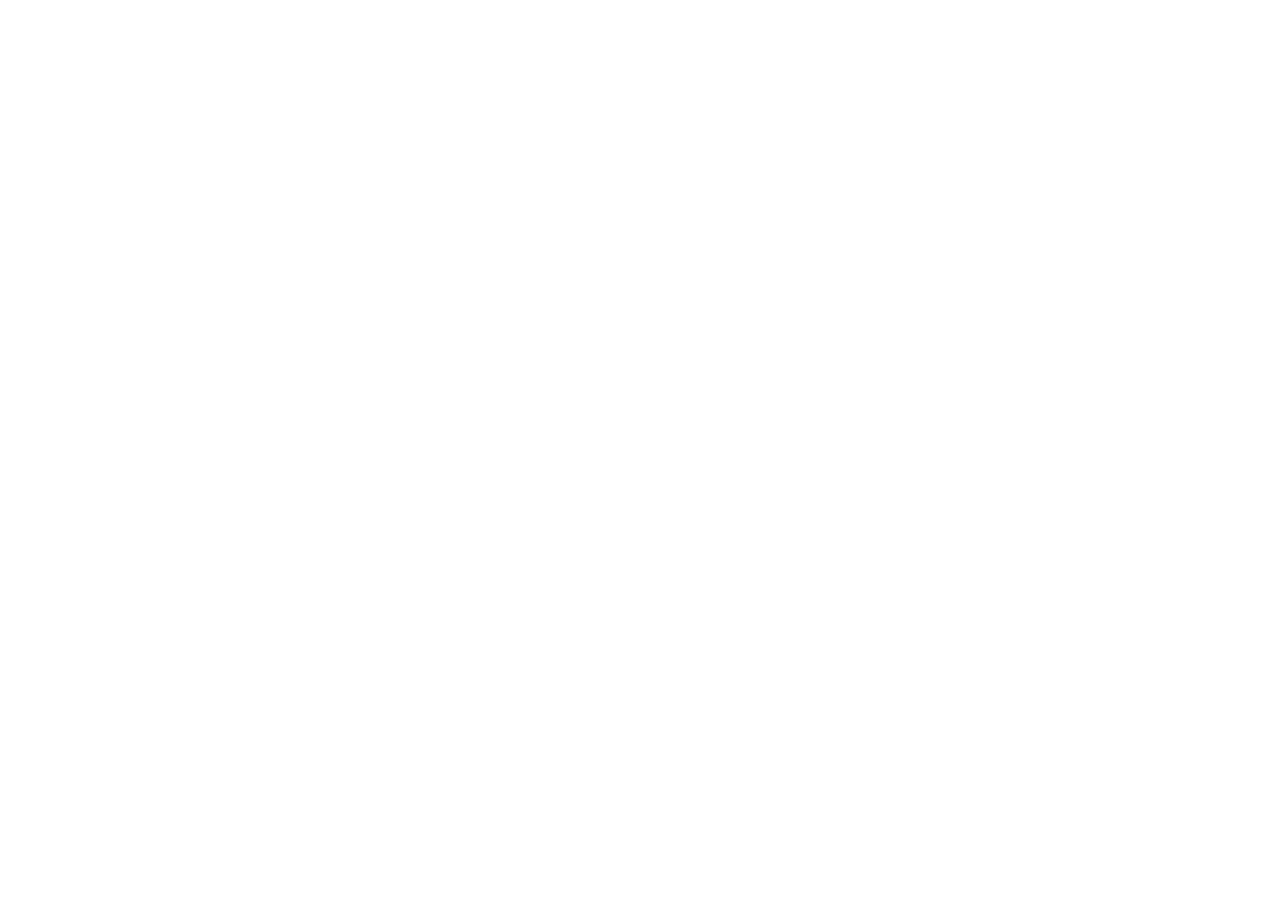
==== index.html @ ffd33936 "大事件项目初始化" ====
<!DOCTYPE html>
<html lang="en">
<head>
    <meta charset="UTF-8">
    <meta name="viewport" content="width=device-width, initial-scale=1.0">
    <title>大事件首页</title>
</head>
<body>
    
</body>
</html>
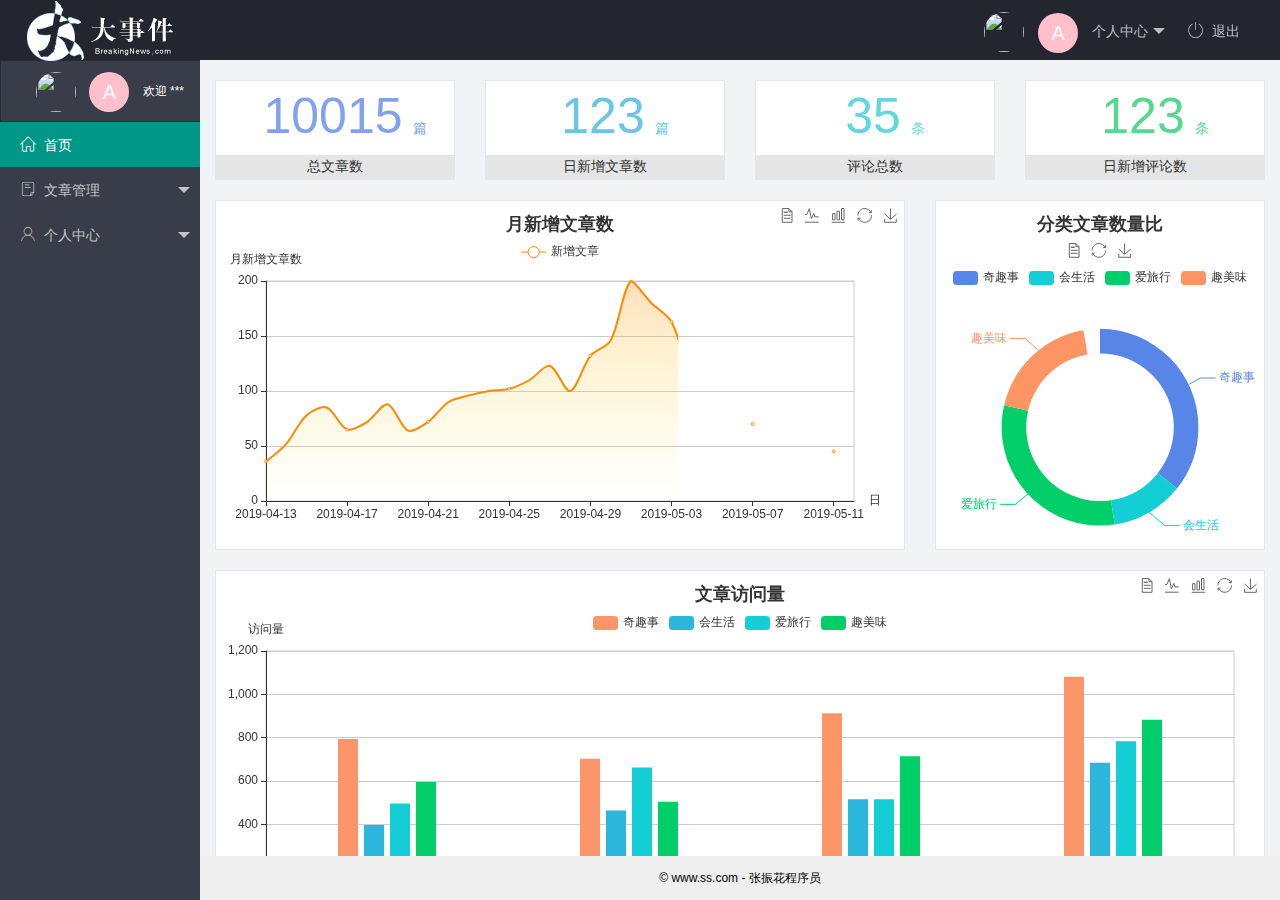
==== commit b3ccc7ec: "主页功能完成" ====
--- a/index.html
+++ b/index.html
@@ -1,11 +1,93 @@
 <!DOCTYPE html>
 <html lang="en">
+
 <head>
     <meta charset="UTF-8">
     <meta name="viewport" content="width=device-width, initial-scale=1.0">
     <title>大事件首页</title>
+    <!-- 导入leyui的样式 -->
+    <link rel="stylesheet" href="/assets/lib/layui/css/layui.css" />
+    <!-- 导入第三方的字体图标库 -->
+    <link rel="stylesheet" href="/assets/fonts/iconfont.css" />
+    <!-- 导入自己写的css -->
+    <link rel="stylesheet" href="/assets/css/index.css" />
+
 </head>
-<body>
-    
+
+<body class="layui-layout-body">
+    <div class="layui-layout layui-layout-admin">
+        <div class="layui-header">
+            <div class="layui-logo">
+                <img src="/assets/images/logo.png" alt="">
+            </div>
+            <ul class="layui-nav layui-layout-right">
+                <li class="layui-nav-item">
+                    <a href="javascript:;">
+                        <img src="http://t.cn/RCzsdCq" class="layui-nav-img">
+                        <span class="text-avatar">A</span>
+                        个人中心
+                    </a>
+                    <dl class="layui-nav-child">
+                        <dd><a href="">基本资料</a></dd>
+                        <dd><a href="">更换头像</a></dd>
+                        <dd><a href="">重置密码</a></dd>
+                    </dl>
+                </li>
+                <li class="layui-nav-item"><a href="javascript:;" id="btnLogout"><span class="iconfont">&#xe865;</span>退出</a></li>
+            </ul>
+        </div>
+
+        <div class="layui-side layui-bg-black">
+            <div class="layui-side-scroll">
+                <div class="userinfo">
+                    <img src="http://t.cn/RCzsdCq" class="layui-nav-img">
+                    <span class="text-avatar">A</span>
+                    <span id="welcome">欢迎 ***</span>
+                </div>
+                <!-- 左侧导航区域（可配合layui已有的垂直导航） -->
+                <ul class="layui-nav layui-nav-tree" lay-shrink="all">
+                    <li class="layui-nav-item layui-this">
+                        <a href="/home/dashboard.html" target="fm"><span class="iconfont">&#xe6a9;</span>首页</a>
+                    </li>
+                    <li class="layui-nav-item">
+                        <a class="" href="javascript:;"><span class="iconfont">&#xe615;</span>文章管理</a>
+                        <dl class="layui-nav-child">
+                            <dd><a href="javascript:;"><i class="layui-icon layui-icon-app"></i>文章类别</a></dd>
+                            <dd><a href="javascript:;"><i class="layui-icon layui-icon-app"></i>文章列表</a></dd>
+                            <dd><a href="javascript:;"><i class="layui-icon layui-icon-app"></i>发表文章</a></dd>
+                        </dl>
+                    </li>
+                    <li class="layui-nav-item">
+                        <a href="javascript:;"><span class="iconfont">&#xe614;</span>个人中心</a>
+                        <dl class="layui-nav-child">
+                            <dd><a href="javascript:;"><i class="layui-icon layui-icon-app"></i>基本资料</a></dd>
+                            <dd><a href="javascript:;"><i class="layui-icon layui-icon-app"></i>更换头像</a></dd>
+                            <dd><a href="javascript:;"><i class="layui-icon layui-icon-app"></i>重置密码</a></dd>
+                        </dl>
+                    </li>
+                </ul>
+            </div>
+        </div>
+
+        <div class="layui-body">
+            <!-- 内容主体区域 -->
+            <iframe name="fm" src="/home/dashboard.html" frameborder="0"></iframe>
+        </div>
+
+        <div class="layui-footer">
+            <!-- 底部固定区域 -->
+            © www.ss.com - 张振花程序员
+        </div>
+    </div>
+    <!-- 导入leyui的js文件 -->
+    <script src="/assets/lib/layui/layui.all.js"></script>
+    <!-- 导入jq -->
+    <script src="/assets/lib/jquery.js"></script>
+    <!-- 进行根路径的拼接 -->
+    <script src="/assets/js/baseAPI.js"></script>
+    <!-- 导入自己的js -->
+    <script src="/assets/js/index.js"></script>
+
 </body>
+
 </html>--- a/assets/lib/layui/css/layui.css
+++ b/assets/lib/layui/css/layui.css
@@ -0,0 +1,2 @@
+/** layui-v2.5.5 MIT License By https://www.layui.com */
+ .layui-inline,img{display:inline-block;vertical-align:middle}h1,h2,h3,h4,h5,h6{font-weight:400}.layui-edge,.layui-header,.layui-inline,.layui-main{position:relative}.layui-body,.layui-edge,.layui-elip{overflow:hidden}.layui-btn,.layui-edge,.layui-inline,img{vertical-align:middle}.layui-btn,.layui-disabled,.layui-icon,.layui-unselect{-moz-user-select:none;-webkit-user-select:none;-ms-user-select:none}.layui-elip,.layui-form-checkbox span,.layui-form-pane .layui-form-label{text-overflow:ellipsis;white-space:nowrap}.layui-breadcrumb,.layui-tree-btnGroup{visibility:hidden}blockquote,body,button,dd,div,dl,dt,form,h1,h2,h3,h4,h5,h6,input,li,ol,p,pre,td,textarea,th,ul{margin:0;padding:0;-webkit-tap-highlight-color:rgba(0,0,0,0)}a:active,a:hover{outline:0}img{border:none}li{list-style:none}table{border-collapse:collapse;border-spacing:0}h4,h5,h6{font-size:100%}button,input,optgroup,option,select,textarea{font-family:inherit;font-size:inherit;font-style:inherit;font-weight:inherit;outline:0}pre{white-space:pre-wrap;white-space:-moz-pre-wrap;white-space:-pre-wrap;white-space:-o-pre-wrap;word-wrap:break-word}body{line-height:24px;font:14px Helvetica Neue,Helvetica,PingFang SC,Tahoma,Arial,sans-serif}hr{height:1px;margin:10px 0;border:0;clear:both}a{color:#333;text-decoration:none}a:hover{color:#777}a cite{font-style:normal;*cursor:pointer}.layui-border-box,.layui-border-box *{box-sizing:border-box}.layui-box,.layui-box *{box-sizing:content-box}.layui-clear{clear:both;*zoom:1}.layui-clear:after{content:'\20';clear:both;*zoom:1;display:block;height:0}.layui-inline{*display:inline;*zoom:1}.layui-edge{display:inline-block;width:0;height:0;border-width:6px;border-style:dashed;border-color:transparent}.layui-edge-top{top:-4px;border-bottom-color:#999;border-bottom-style:solid}.layui-edge-right{border-left-color:#999;border-left-style:solid}.layui-edge-bottom{top:2px;border-top-color:#999;border-top-style:solid}.layui-edge-left{border-right-color:#999;border-right-style:solid}.layui-disabled,.layui-disabled:hover{color:#d2d2d2!important;cursor:not-allowed!important}.layui-circle{border-radius:100%}.layui-show{display:block!important}.layui-hide{display:none!important}@font-face{font-family:layui-icon;src:url(../font/iconfont.eot?v=250);src:url(../font/iconfont.eot?v=250#iefix) format('embedded-opentype'),url(../font/iconfont.woff2?v=250) format('woff2'),url(../font/iconfont.woff?v=250) format('woff'),url(../font/iconfont.ttf?v=250) format('truetype'),url(../font/iconfont.svg?v=250#layui-icon) format('svg')}.layui-icon{font-family:layui-icon!important;font-size:16px;font-style:normal;-webkit-font-smoothing:antialiased;-moz-osx-font-smoothing:grayscale}.layui-icon-reply-fill:before{content:"\e611"}.layui-icon-set-fill:before{content:"\e614"}.layui-icon-menu-fill:before{content:"\e60f"}.layui-icon-search:before{content:"\e615"}.layui-icon-share:before{content:"\e641"}.layui-icon-set-sm:before{content:"\e620"}.layui-icon-engine:before{content:"\e628"}.layui-icon-close:before{content:"\1006"}.layui-icon-close-fill:before{content:"\1007"}.layui-icon-chart-screen:before{content:"\e629"}.layui-icon-star:before{content:"\e600"}.layui-icon-circle-dot:before{content:"\e617"}.layui-icon-chat:before{content:"\e606"}.layui-icon-release:before{content:"\e609"}.layui-icon-list:before{content:"\e60a"}.layui-icon-chart:before{content:"\e62c"}.layui-icon-ok-circle:before{content:"\1005"}.layui-icon-layim-theme:before{content:"\e61b"}.layui-icon-table:before{content:"\e62d"}.layui-icon-right:before{content:"\e602"}.layui-icon-left:before{content:"\e603"}.layui-icon-cart-simple:before{content:"\e698"}.layui-icon-face-cry:before{content:"\e69c"}.layui-icon-face-smile:before{content:"\e6af"}.layui-icon-survey:before{content:"\e6b2"}.layui-icon-tree:before{content:"\e62e"}.layui-icon-upload-circle:before{content:"\e62f"}.layui-icon-add-circle:before{content:"\e61f"}.layui-icon-download-circle:before{content:"\e601"}.layui-icon-templeate-1:before{content:"\e630"}.layui-icon-util:before{content:"\e631"}.layui-icon-face-surprised:before{content:"\e664"}.layui-icon-edit:before{content:"\e642"}.layui-icon-speaker:before{content:"\e645"}.layui-icon-down:before{content:"\e61a"}.layui-icon-file:before{content:"\e621"}.layui-icon-layouts:before{content:"\e632"}.layui-icon-rate-half:before{content:"\e6c9"}.layui-icon-add-circle-fine:before{content:"\e608"}.layui-icon-prev-circle:before{content:"\e633"}.layui-icon-read:before{content:"\e705"}.layui-icon-404:before{content:"\e61c"}.layui-icon-carousel:before{content:"\e634"}.layui-icon-help:before{content:"\e607"}.layui-icon-code-circle:before{content:"\e635"}.layui-icon-water:before{content:"\e636"}.layui-icon-username:before{content:"\e66f"}.layui-icon-find-fill:before{content:"\e670"}.layui-icon-about:before{content:"\e60b"}.layui-icon-location:before{content:"\e715"}.layui-icon-up:before{content:"\e619"}.layui-icon-pause:before{content:"\e651"}.layui-icon-date:before{content:"\e637"}.layui-icon-layim-uploadfile:before{content:"\e61d"}.layui-icon-delete:before{content:"\e640"}.layui-icon-play:before{content:"\e652"}.layui-icon-top:before{content:"\e604"}.layui-icon-friends:before{content:"\e612"}.layui-icon-refresh-3:before{content:"\e9aa"}.layui-icon-ok:before{content:"\e605"}.layui-icon-layer:before{content:"\e638"}.layui-icon-face-smile-fine:before{content:"\e60c"}.layui-icon-dollar:before{content:"\e659"}.layui-icon-group:before{content:"\e613"}.layui-icon-layim-download:before{content:"\e61e"}.layui-icon-picture-fine:before{content:"\e60d"}.layui-icon-link:before{content:"\e64c"}.layui-icon-diamond:before{content:"\e735"}.layui-icon-log:before{content:"\e60e"}.layui-icon-rate-solid:before{content:"\e67a"}.layui-icon-fonts-del:before{content:"\e64f"}.layui-icon-unlink:before{content:"\e64d"}.layui-icon-fonts-clear:before{content:"\e639"}.layui-icon-triangle-r:before{content:"\e623"}.layui-icon-circle:before{content:"\e63f"}.layui-icon-radio:before{content:"\e643"}.layui-icon-align-center:before{content:"\e647"}.layui-icon-align-right:before{content:"\e648"}.layui-icon-align-left:before{content:"\e649"}.layui-icon-loading-1:before{content:"\e63e"}.layui-icon-return:before{content:"\e65c"}.layui-icon-fonts-strong:before{content:"\e62b"}.layui-icon-upload:before{content:"\e67c"}.layui-icon-dialogue:before{content:"\e63a"}.layui-icon-video:before{content:"\e6ed"}.layui-icon-headset:before{content:"\e6fc"}.layui-icon-cellphone-fine:before{content:"\e63b"}.layui-icon-add-1:before{content:"\e654"}.layui-icon-face-smile-b:before{content:"\e650"}.layui-icon-fonts-html:before{content:"\e64b"}.layui-icon-form:before{content:"\e63c"}.layui-icon-cart:before{content:"\e657"}.layui-icon-camera-fill:before{content:"\e65d"}.layui-icon-tabs:before{content:"\e62a"}.layui-icon-fonts-code:before{content:"\e64e"}.layui-icon-fire:before{content:"\e756"}.layui-icon-set:before{content:"\e716"}.layui-icon-fonts-u:before{content:"\e646"}.layui-icon-triangle-d:before{content:"\e625"}.layui-icon-tips:before{content:"\e702"}.layui-icon-picture:before{content:"\e64a"}.layui-icon-more-vertical:before{content:"\e671"}.layui-icon-flag:before{content:"\e66c"}.layui-icon-loading:before{content:"\e63d"}.layui-icon-fonts-i:before{content:"\e644"}.layui-icon-refresh-1:before{content:"\e666"}.layui-icon-rmb:before{content:"\e65e"}.layui-icon-home:before{content:"\e68e"}.layui-icon-user:before{content:"\e770"}.layui-icon-notice:before{content:"\e667"}.layui-icon-login-weibo:before{content:"\e675"}.layui-icon-voice:before{content:"\e688"}.layui-icon-upload-drag:before{content:"\e681"}.layui-icon-login-qq:before{content:"\e676"}.layui-icon-snowflake:before{content:"\e6b1"}.layui-icon-file-b:before{content:"\e655"}.layui-icon-template:before{content:"\e663"}.layui-icon-auz:before{content:"\e672"}.layui-icon-console:before{content:"\e665"}.layui-icon-app:before{content:"\e653"}.layui-icon-prev:before{content:"\e65a"}.layui-icon-website:before{content:"\e7ae"}.layui-icon-next:before{content:"\e65b"}.layui-icon-component:before{content:"\e857"}.layui-icon-more:before{content:"\e65f"}.layui-icon-login-wechat:before{content:"\e677"}.layui-icon-shrink-right:before{content:"\e668"}.layui-icon-spread-left:before{content:"\e66b"}.layui-icon-camera:before{content:"\e660"}.layui-icon-note:before{content:"\e66e"}.layui-icon-refresh:before{content:"\e669"}.layui-icon-female:before{content:"\e661"}.layui-icon-male:before{content:"\e662"}.layui-icon-password:before{content:"\e673"}.layui-icon-senior:before{content:"\e674"}.layui-icon-theme:before{content:"\e66a"}.layui-icon-tread:before{content:"\e6c5"}.layui-icon-praise:before{content:"\e6c6"}.layui-icon-star-fill:before{content:"\e658"}.layui-icon-rate:before{content:"\e67b"}.layui-icon-template-1:before{content:"\e656"}.layui-icon-vercode:before{content:"\e679"}.layui-icon-cellphone:before{content:"\e678"}.layui-icon-screen-full:before{content:"\e622"}.layui-icon-screen-restore:before{content:"\e758"}.layui-icon-cols:before{content:"\e610"}.layui-icon-export:before{content:"\e67d"}.layui-icon-print:before{content:"\e66d"}.layui-icon-slider:before{content:"\e714"}.layui-icon-addition:before{content:"\e624"}.layui-icon-subtraction:before{content:"\e67e"}.layui-icon-service:before{content:"\e626"}.layui-icon-transfer:before{content:"\e691"}.layui-main{width:1140px;margin:0 auto}.layui-header{z-index:1000;height:60px}.layui-header a:hover{transition:all .5s;-webkit-transition:all .5s}.layui-side{position:fixed;left:0;top:0;bottom:0;z-index:999;width:200px;overflow-x:hidden}.layui-side-scroll{position:relative;width:220px;height:100%;overflow-x:hidden}.layui-body{position:absolute;left:200px;right:0;top:0;bottom:0;z-index:998;width:auto;overflow-y:auto;box-sizing:border-box}.layui-layout-body{overflow:hidden}.layui-layout-admin .layui-header{background-color:#23262E}.layui-layout-admin .layui-side{top:60px;width:200px;overflow-x:hidden}.layui-layout-admin .layui-body{position:fixed;top:60px;bottom:44px}.layui-layout-admin .layui-main{width:auto;margin:0 15px}.layui-layout-admin .layui-footer{position:fixed;left:200px;right:0;bottom:0;height:44px;line-height:44px;padding:0 15px;background-color:#eee}.layui-layout-admin .layui-logo{position:absolute;left:0;top:0;width:200px;height:100%;line-height:60px;text-align:center;color:#009688;font-size:16px}.layui-layout-admin .layui-header .layui-nav{background:0 0}.layui-layout-left{position:absolute!important;left:200px;top:0}.layui-layout-right{position:absolute!important;right:0;top:0}.layui-container{position:relative;margin:0 auto;padding:0 15px;box-sizing:border-box}.layui-fluid{position:relative;margin:0 auto;padding:0 15px}.layui-row:after,.layui-row:before{content:'';display:block;clear:both}.layui-col-lg1,.layui-col-lg10,.layui-col-lg11,.layui-col-lg12,.layui-col-lg2,.layui-col-lg3,.layui-col-lg4,.layui-col-lg5,.layui-col-lg6,.layui-col-lg7,.layui-col-lg8,.layui-col-lg9,.layui-col-md1,.layui-col-md10,.layui-col-md11,.layui-col-md12,.layui-col-md2,.layui-col-md3,.layui-col-md4,.layui-col-md5,.layui-col-md6,.layui-col-md7,.layui-col-md8,.layui-col-md9,.layui-col-sm1,.layui-col-sm10,.layui-col-sm11,.layui-col-sm12,.layui-col-sm2,.layui-col-sm3,.layui-col-sm4,.layui-col-sm5,.layui-col-sm6,.layui-col-sm7,.layui-col-sm8,.layui-col-sm9,.layui-col-xs1,.layui-col-xs10,.layui-col-xs11,.layui-col-xs12,.layui-col-xs2,.layui-col-xs3,.layui-col-xs4,.layui-col-xs5,.layui-col-xs6,.layui-col-xs7,.layui-col-xs8,.layui-col-xs9{position:relative;display:block;box-sizing:border-box}.layui-col-xs1,.layui-col-xs10,.layui-col-xs11,.layui-col-xs12,.layui-col-xs2,.layui-col-xs3,.layui-col-xs4,.layui-col-xs5,.layui-col-xs6,.layui-col-xs7,.layui-col-xs8,.layui-col-xs9{float:left}.layui-col-xs1{width:8.33333333%}.layui-col-xs2{width:16.66666667%}.layui-col-xs3{width:25%}.layui-col-xs4{width:33.33333333%}.layui-col-xs5{width:41.66666667%}.layui-col-xs6{width:50%}.layui-col-xs7{width:58.33333333%}.layui-col-xs8{width:66.66666667%}.layui-col-xs9{width:75%}.layui-col-xs10{width:83.33333333%}.layui-col-xs11{width:91.66666667%}.layui-col-xs12{width:100%}.layui-col-xs-offset1{margin-left:8.33333333%}.layui-col-xs-offset2{margin-left:16.66666667%}.layui-col-xs-offset3{margin-left:25%}.layui-col-xs-offset4{margin-left:33.33333333%}.layui-col-xs-offset5{margin-left:41.66666667%}.layui-col-xs-offset6{margin-left:50%}.layui-col-xs-offset7{margin-left:58.33333333%}.layui-col-xs-offset8{margin-left:66.66666667%}.layui-col-xs-offset9{margin-left:75%}.layui-col-xs-offset10{margin-left:83.33333333%}.layui-col-xs-offset11{margin-left:91.66666667%}.layui-col-xs-offset12{margin-left:100%}@media screen and (max-width:768px){.layui-hide-xs{display:none!important}.layui-show-xs-block{display:block!important}.layui-show-xs-inline{display:inline!important}.layui-show-xs-inline-block{display:inline-block!important}}@media screen and (min-width:768px){.layui-container{width:750px}.layui-hide-sm{display:none!important}.layui-show-sm-block{display:block!important}.layui-show-sm-inline{display:inline!important}.layui-show-sm-inline-block{display:inline-block!important}.layui-col-sm1,.layui-col-sm10,.layui-col-sm11,.layui-col-sm12,.layui-col-sm2,.layui-col-sm3,.layui-col-sm4,.layui-col-sm5,.layui-col-sm6,.layui-col-sm7,.layui-col-sm8,.layui-col-sm9{float:left}.layui-col-sm1{width:8.33333333%}.layui-col-sm2{width:16.66666667%}.layui-col-sm3{width:25%}.layui-col-sm4{width:33.33333333%}.layui-col-sm5{width:41.66666667%}.layui-col-sm6{width:50%}.layui-col-sm7{width:58.33333333%}.layui-col-sm8{width:66.66666667%}.layui-col-sm9{width:75%}.layui-col-sm10{width:83.33333333%}.layui-col-sm11{width:91.66666667%}.layui-col-sm12{width:100%}.layui-col-sm-offset1{margin-left:8.33333333%}.layui-col-sm-offset2{margin-left:16.66666667%}.layui-col-sm-offset3{margin-left:25%}.layui-col-sm-offset4{margin-left:33.33333333%}.layui-col-sm-offset5{margin-left:41.66666667%}.layui-col-sm-offset6{margin-left:50%}.layui-col-sm-offset7{margin-left:58.33333333%}.layui-col-sm-offset8{margin-left:66.66666667%}.layui-col-sm-offset9{margin-left:75%}.layui-col-sm-offset10{margin-left:83.33333333%}.layui-col-sm-offset11{margin-left:91.66666667%}.layui-col-sm-offset12{margin-left:100%}}@media screen and (min-width:992px){.layui-container{width:970px}.layui-hide-md{display:none!important}.layui-show-md-block{display:block!important}.layui-show-md-inline{display:inline!important}.layui-show-md-inline-block{display:inline-block!important}.layui-col-md1,.layui-col-md10,.layui-col-md11,.layui-col-md12,.layui-col-md2,.layui-col-md3,.layui-col-md4,.layui-col-md5,.layui-col-md6,.layui-col-md7,.layui-col-md8,.layui-col-md9{float:left}.layui-col-md1{width:8.33333333%}.layui-col-md2{width:16.66666667%}.layui-col-md3{width:25%}.layui-col-md4{width:33.33333333%}.layui-col-md5{width:41.66666667%}.layui-col-md6{width:50%}.layui-col-md7{width:58.33333333%}.layui-col-md8{width:66.66666667%}.layui-col-md9{width:75%}.layui-col-md10{width:83.33333333%}.layui-col-md11{width:91.66666667%}.layui-col-md12{width:100%}.layui-col-md-offset1{margin-left:8.33333333%}.layui-col-md-offset2{margin-left:16.66666667%}.layui-col-md-offset3{margin-left:25%}.layui-col-md-offset4{margin-left:33.33333333%}.layui-col-md-offset5{margin-left:41.66666667%}.layui-col-md-offset6{margin-left:50%}.layui-col-md-offset7{margin-left:58.33333333%}.layui-col-md-offset8{margin-left:66.66666667%}.layui-col-md-offset9{margin-left:75%}.layui-col-md-offset10{margin-left:83.33333333%}.layui-col-md-offset11{margin-left:91.66666667%}.layui-col-md-offset12{margin-left:100%}}@media screen and (min-width:1200px){.layui-container{width:1170px}.layui-hide-lg{display:none!important}.layui-show-lg-block{display:block!important}.layui-show-lg-inline{display:inline!important}.layui-show-lg-inline-block{display:inline-block!important}.layui-col-lg1,.layui-col-lg10,.layui-col-lg11,.layui-col-lg12,.layui-col-lg2,.layui-col-lg3,.layui-col-lg4,.layui-col-lg5,.layui-col-lg6,.layui-col-lg7,.layui-col-lg8,.layui-col-lg9{float:left}.layui-col-lg1{width:8.33333333%}.layui-col-lg2{width:16.66666667%}.layui-col-lg3{width:25%}.layui-col-lg4{width:33.33333333%}.layui-col-lg5{width:41.66666667%}.layui-col-lg6{width:50%}.layui-col-lg7{width:58.33333333%}.layui-col-lg8{width:66.66666667%}.layui-col-lg9{width:75%}.layui-col-lg10{width:83.33333333%}.layui-col-lg11{width:91.66666667%}.layui-col-lg12{width:100%}.layui-col-lg-offset1{margin-left:8.33333333%}.layui-col-lg-offset2{margin-left:16.66666667%}.layui-col-lg-offset3{margin-left:25%}.layui-col-lg-offset4{margin-left:33.33333333%}.layui-col-lg-offset5{margin-left:41.66666667%}.layui-col-lg-offset6{margin-left:50%}.layui-col-lg-offset7{margin-left:58.33333333%}.layui-col-lg-offset8{margin-left:66.66666667%}.layui-col-lg-offset9{margin-left:75%}.layui-col-lg-offset10{margin-left:83.33333333%}.layui-col-lg-offset11{margin-left:91.66666667%}.layui-col-lg-offset12{margin-left:100%}}.layui-col-space1{margin:-.5px}.layui-col-space1>*{padding:.5px}.layui-col-space3{margin:-1.5px}.layui-col-space3>*{padding:1.5px}.layui-col-space5{margin:-2.5px}.layui-col-space5>*{padding:2.5px}.layui-col-space8{margin:-3.5px}.layui-col-space8>*{padding:3.5px}.layui-col-space10{margin:-5px}.layui-col-space10>*{padding:5px}.layui-col-space12{margin:-6px}.layui-col-space12>*{padding:6px}.layui-col-space15{margin:-7.5px}.layui-col-space15>*{padding:7.5px}.layui-col-space18{margin:-9px}.layui-col-space18>*{padding:9px}.layui-col-space20{margin:-10px}.layui-col-space20>*{padding:10px}.layui-col-space22{margin:-11px}.layui-col-space22>*{padding:11px}.layui-col-space25{margin:-12.5px}.layui-col-space25>*{padding:12.5px}.layui-col-space30{margin:-15px}.layui-col-space30>*{padding:15px}.layui-btn,.layui-input,.layui-select,.layui-textarea,.layui-upload-button{outline:0;-webkit-appearance:none;transition:all .3s;-webkit-transition:all .3s;box-sizing:border-box}.layui-elem-quote{margin-bottom:10px;padding:15px;line-height:22px;border-left:5px solid #009688;border-radius:0 2px 2px 0;background-color:#f2f2f2}.layui-quote-nm{border-style:solid;border-width:1px 1px 1px 5px;background:0 0}.layui-elem-field{margin-bottom:10px;padding:0;border-width:1px;border-style:solid}.layui-elem-field legend{margin-left:20px;padding:0 10px;font-size:20px;font-weight:300}.layui-field-title{margin:10px 0 20px;border-width:1px 0 0}.layui-field-box{padding:10px 15px}.layui-field-title .layui-field-box{padding:10px 0}.layui-progress{position:relative;height:6px;border-radius:20px;background-color:#e2e2e2}.layui-progress-bar{position:absolute;left:0;top:0;width:0;max-width:100%;height:6px;border-radius:20px;text-align:right;background-color:#5FB878;transition:all .3s;-webkit-transition:all .3s}.layui-progress-big,.layui-progress-big .layui-progress-bar{height:18px;line-height:18px}.layui-progress-text{position:relative;top:-20px;line-height:18px;font-size:12px;color:#666}.layui-progress-big .layui-progress-text{position:static;padding:0 10px;color:#fff}.layui-collapse{border-width:1px;border-style:solid;border-radius:2px}.layui-colla-content,.layui-colla-item{border-top-width:1px;border-top-style:solid}.layui-colla-item:first-child{border-top:none}.layui-colla-title{position:relative;height:42px;line-height:42px;padding:0 15px 0 35px;color:#333;background-color:#f2f2f2;cursor:pointer;font-size:14px;overflow:hidden}.layui-colla-content{display:none;padding:10px 15px;line-height:22px;color:#666}.layui-colla-icon{position:absolute;left:15px;top:0;font-size:14px}.layui-card{margin-bottom:15px;border-radius:2px;background-color:#fff;box-shadow:0 1px 2px 0 rgba(0,0,0,.05)}.layui-card:last-child{margin-bottom:0}.layui-card-header{position:relative;height:42px;line-height:42px;padding:0 15px;border-bottom:1px solid #f6f6f6;color:#333;border-radius:2px 2px 0 0;font-size:14px}.layui-bg-black,.layui-bg-blue,.layui-bg-cyan,.layui-bg-green,.layui-bg-orange,.layui-bg-red{color:#fff!important}.layui-card-body{position:relative;padding:10px 15px;line-height:24px}.layui-card-body[pad15]{padding:15px}.layui-card-body[pad20]{padding:20px}.layui-card-body .layui-table{margin:5px 0}.layui-card .layui-tab{margin:0}.layui-panel-window{position:relative;padding:15px;border-radius:0;border-top:5px solid #E6E6E6;background-color:#fff}.layui-auxiliar-moving{position:fixed;left:0;right:0;top:0;bottom:0;width:100%;height:100%;background:0 0;z-index:9999999999}.layui-form-label,.layui-form-mid,.layui-form-select,.layui-input-block,.layui-input-inline,.layui-textarea{position:relative}.layui-bg-red{background-color:#FF5722!important}.layui-bg-orange{background-color:#FFB800!important}.layui-bg-green{background-color:#009688!important}.layui-bg-cyan{background-color:#2F4056!important}.layui-bg-blue{background-color:#1E9FFF!important}.layui-bg-black{background-color:#393D49!important}.layui-bg-gray{background-color:#eee!important;color:#666!important}.layui-badge-rim,.layui-colla-content,.layui-colla-item,.layui-collapse,.layui-elem-field,.layui-form-pane .layui-form-item[pane],.layui-form-pane .layui-form-label,.layui-input,.layui-layedit,.layui-layedit-tool,.layui-quote-nm,.layui-select,.layui-tab-bar,.layui-tab-card,.layui-tab-title,.layui-tab-title .layui-this:after,.layui-textarea{border-color:#e6e6e6}.layui-timeline-item:before,hr{background-color:#e6e6e6}.layui-text{line-height:22px;font-size:14px;color:#666}.layui-text h1,.layui-text h2,.layui-text h3{font-weight:500;color:#333}.layui-text h1{font-size:30px}.layui-text h2{font-size:24px}.layui-text h3{font-size:18px}.layui-text a:not(.layui-btn){color:#01AAED}.layui-text a:not(.layui-btn):hover{text-decoration:underline}.layui-text ul{padding:5px 0 5px 15px}.layui-text ul li{margin-top:5px;list-style-type:disc}.layui-text em,.layui-word-aux{color:#999!important;padding:0 5px!important}.layui-btn{display:inline-block;height:38px;line-height:38px;padding:0 18px;background-color:#009688;color:#fff;white-space:nowrap;text-align:center;font-size:14px;border:none;border-radius:2px;cursor:pointer}.layui-btn:hover{opacity:.8;filter:alpha(opacity=80);color:#fff}.layui-btn:active{opacity:1;filter:alpha(opacity=100)}.layui-btn+.layui-btn{margin-left:10px}.layui-btn-container{font-size:0}.layui-btn-container .layui-btn{margin-right:10px;margin-bottom:10px}.layui-btn-container .layui-btn+.layui-btn{margin-left:0}.layui-table .layui-btn-container .layui-btn{margin-bottom:9px}.layui-btn-radius{border-radius:100px}.layui-btn .layui-icon{margin-right:3px;font-size:18px;vertical-align:bottom;vertical-align:middle\9}.layui-btn-primary{border:1px solid #C9C9C9;background-color:#fff;color:#555}.layui-btn-primary:hover{border-color:#009688;color:#333}.layui-btn-normal{background-color:#1E9FFF}.layui-btn-warm{background-color:#FFB800}.layui-btn-danger{background-color:#FF5722}.layui-btn-checked{background-color:#5FB878}.layui-btn-disabled,.layui-btn-disabled:active,.layui-btn-disabled:hover{border:1px solid #e6e6e6;background-color:#FBFBFB;color:#C9C9C9;cursor:not-allowed;opacity:1}.layui-btn-lg{height:44px;line-height:44px;padding:0 25px;font-size:16px}.layui-btn-sm{height:30px;line-height:30px;padding:0 10px;font-size:12px}.layui-btn-sm i{font-size:16px!important}.layui-btn-xs{height:22px;line-height:22px;padding:0 5px;font-size:12px}.layui-btn-xs i{font-size:14px!important}.layui-btn-group{display:inline-block;vertical-align:middle;font-size:0}.layui-btn-group .layui-btn{margin-left:0!important;margin-right:0!important;border-left:1px solid rgba(255,255,255,.5);border-radius:0}.layui-btn-group .layui-btn-primary{border-left:none}.layui-btn-group .layui-btn-primary:hover{border-color:#C9C9C9;color:#009688}.layui-btn-group .layui-btn:first-child{border-left:none;border-radius:2px 0 0 2px}.layui-btn-group .layui-btn-primary:first-child{border-left:1px solid #c9c9c9}.layui-btn-group .layui-btn:last-child{border-radius:0 2px 2px 0}.layui-btn-group .layui-btn+.layui-btn{margin-left:0}.layui-btn-group+.layui-btn-group{margin-left:10px}.layui-btn-fluid{width:100%}.layui-input,.layui-select,.layui-textarea{height:38px;line-height:1.3;line-height:38px\9;border-width:1px;border-style:solid;background-color:#fff;border-radius:2px}.layui-input::-webkit-input-placeholder,.layui-select::-webkit-input-placeholder,.layui-textarea::-webkit-input-placeholder{line-height:1.3}.layui-input,.layui-textarea{display:block;width:100%;padding-left:10px}.layui-input:hover,.layui-textarea:hover{border-color:#D2D2D2!important}.layui-input:focus,.layui-textarea:focus{border-color:#C9C9C9!important}.layui-textarea{min-height:100px;height:auto;line-height:20px;padding:6px 10px;resize:vertical}.layui-select{padding:0 10px}.layui-form input[type=checkbox],.layui-form input[type=radio],.layui-form select{display:none}.layui-form [lay-ignore]{display:initial}.layui-form-item{margin-bottom:15px;clear:both;*zoom:1}.layui-form-item:after{content:'\20';clear:both;*zoom:1;display:block;height:0}.layui-form-label{float:left;display:block;padding:9px 15px;width:80px;font-weight:400;line-height:20px;text-align:right}.layui-form-label-col{display:block;float:none;padding:9px 0;line-height:20px;text-align:left}.layui-form-item .layui-inline{margin-bottom:5px;margin-right:10px}.layui-input-block{margin-left:110px;min-height:36px}.layui-input-inline{display:inline-block;vertical-align:middle}.layui-form-item .layui-input-inline{float:left;width:190px;margin-right:10px}.layui-form-text .layui-input-inline{width:auto}.layui-form-mid{float:left;display:block;padding:9px 0!important;line-height:20px;margin-right:10px}.layui-form-danger+.layui-form-select .layui-input,.layui-form-danger:focus{border-color:#FF5722!important}.layui-form-select .layui-input{padding-right:30px;cursor:pointer}.layui-form-select .layui-edge{position:absolute;right:10px;top:50%;margin-top:-3px;cursor:pointer;border-width:6px;border-top-color:#c2c2c2;border-top-style:solid;transition:all .3s;-webkit-transition:all .3s}.layui-form-select dl{display:none;position:absolute;left:0;top:42px;padding:5px 0;z-index:899;min-width:100%;border:1px solid #d2d2d2;max-height:300px;overflow-y:auto;background-color:#fff;border-radius:2px;box-shadow:0 2px 4px rgba(0,0,0,.12);box-sizing:border-box}.layui-form-select dl dd,.layui-form-select dl dt{padding:0 10px;line-height:36px;white-space:nowrap;overflow:hidden;text-overflow:ellipsis}.layui-form-select dl dt{font-size:12px;color:#999}.layui-form-select dl dd{cursor:pointer}.layui-form-select dl dd:hover{background-color:#f2f2f2;-webkit-transition:.5s all;transition:.5s all}.layui-form-select .layui-select-group dd{padding-left:20px}.layui-form-select dl dd.layui-select-tips{padding-left:10px!important;color:#999}.layui-form-select dl dd.layui-this{background-color:#5FB878;color:#fff}.layui-form-checkbox,.layui-form-select dl dd.layui-disabled{background-color:#fff}.layui-form-selected dl{display:block}.layui-form-checkbox,.layui-form-checkbox *,.layui-form-switch{display:inline-block;vertical-align:middle}.layui-form-selected .layui-edge{margin-top:-9px;-webkit-transform:rotate(180deg);transform:rotate(180deg);margin-top:-3px\9}:root .layui-form-selected .layui-edge{margin-top:-9px\0/IE9}.layui-form-selectup dl{top:auto;bottom:42px}.layui-select-none{margin:5px 0;text-align:center;color:#999}.layui-select-disabled .layui-disabled{border-color:#eee!important}.layui-select-disabled .layui-edge{border-top-color:#d2d2d2}.layui-form-checkbox{position:relative;height:30px;line-height:30px;margin-right:10px;padding-right:30px;cursor:pointer;font-size:0;-webkit-transition:.1s linear;transition:.1s linear;box-sizing:border-box}.layui-form-checkbox span{padding:0 10px;height:100%;font-size:14px;border-radius:2px 0 0 2px;background-color:#d2d2d2;color:#fff;overflow:hidden}.layui-form-checkbox:hover span{background-color:#c2c2c2}.layui-form-checkbox i{position:absolute;right:0;top:0;width:30px;height:28px;border:1px solid #d2d2d2;border-left:none;border-radius:0 2px 2px 0;color:#fff;font-size:20px;text-align:center}.layui-form-checkbox:hover i{border-color:#c2c2c2;color:#c2c2c2}.layui-form-checked,.layui-form-checked:hover{border-color:#5FB878}.layui-form-checked span,.layui-form-checked:hover span{background-color:#5FB878}.layui-form-checked i,.layui-form-checked:hover i{color:#5FB878}.layui-form-item .layui-form-checkbox{margin-top:4px}.layui-form-checkbox[lay-skin=primary]{height:auto!important;line-height:normal!important;min-width:18px;min-height:18px;border:none!important;margin-right:0;padding-left:28px;padding-right:0;background:0 0}.layui-form-checkbox[lay-skin=primary] span{padding-left:0;padding-right:15px;line-height:18px;background:0 0;color:#666}.layui-form-checkbox[lay-skin=primary] i{right:auto;left:0;width:16px;height:16px;line-height:16px;border:1px solid #d2d2d2;font-size:12px;border-radius:2px;background-color:#fff;-webkit-transition:.1s linear;transition:.1s linear}.layui-form-checkbox[lay-skin=primary]:hover i{border-color:#5FB878;color:#fff}.layui-form-checked[lay-skin=primary] i{border-color:#5FB878!important;background-color:#5FB878;color:#fff}.layui-checkbox-disbaled[lay-skin=primary] span{background:0 0!important;color:#c2c2c2}.layui-checkbox-disbaled[lay-skin=primary]:hover i{border-color:#d2d2d2}.layui-form-item .layui-form-checkbox[lay-skin=primary]{margin-top:10px}.layui-form-switch{position:relative;height:22px;line-height:22px;min-width:35px;padding:0 5px;margin-top:8px;border:1px solid #d2d2d2;border-radius:20px;cursor:pointer;background-color:#fff;-webkit-transition:.1s linear;transition:.1s linear}.layui-form-switch i{position:absolute;left:5px;top:3px;width:16px;height:16px;border-radius:20px;background-color:#d2d2d2;-webkit-transition:.1s linear;transition:.1s linear}.layui-form-switch em{position:relative;top:0;width:25px;margin-left:21px;padding:0!important;text-align:center!important;color:#999!important;font-style:normal!important;font-size:12px}.layui-form-onswitch{border-color:#5FB878;background-color:#5FB878}.layui-checkbox-disbaled,.layui-checkbox-disbaled i{border-color:#e2e2e2!important}.layui-form-onswitch i{left:100%;margin-left:-21px;background-color:#fff}.layui-form-onswitch em{margin-left:5px;margin-right:21px;color:#fff!important}.layui-checkbox-disbaled span{background-color:#e2e2e2!important}.layui-checkbox-disbaled:hover i{color:#fff!important}[lay-radio]{display:none}.layui-form-radio,.layui-form-radio *{display:inline-block;vertical-align:middle}.layui-form-radio{line-height:28px;margin:6px 10px 0 0;padding-right:10px;cursor:pointer;font-size:0}.layui-form-radio *{font-size:14px}.layui-form-radio>i{margin-right:8px;font-size:22px;color:#c2c2c2}.layui-form-radio>i:hover,.layui-form-radioed>i{color:#5FB878}.layui-radio-disbaled>i{color:#e2e2e2!important}.layui-form-pane .layui-form-label{width:110px;padding:8px 15px;height:38px;line-height:20px;border-width:1px;border-style:solid;border-radius:2px 0 0 2px;text-align:center;background-color:#FBFBFB;overflow:hidden;box-sizing:border-box}.layui-form-pane .layui-input-inline{margin-left:-1px}.layui-form-pane .layui-input-block{margin-left:110px;left:-1px}.layui-form-pane .layui-input{border-radius:0 2px 2px 0}.layui-form-pane .layui-form-text .layui-form-label{float:none;width:100%;border-radius:2px;box-sizing:border-box;text-align:left}.layui-form-pane .layui-form-text .layui-input-inline{display:block;margin:0;top:-1px;clear:both}.layui-form-pane .layui-form-text .layui-input-block{margin:0;left:0;top:-1px}.layui-form-pane .layui-form-text .layui-textarea{min-height:100px;border-radius:0 0 2px 2px}.layui-form-pane .layui-form-checkbox{margin:4px 0 4px 10px}.layui-form-pane .layui-form-radio,.layui-form-pane .layui-form-switch{margin-top:6px;margin-left:10px}.layui-form-pane .layui-form-item[pane]{position:relative;border-width:1px;border-style:solid}.layui-form-pane .layui-form-item[pane] .layui-form-label{position:absolute;left:0;top:0;height:100%;border-width:0 1px 0 0}.layui-form-pane .layui-form-item[pane] .layui-input-inline{margin-left:110px}@media screen and (max-width:450px){.layui-form-item .layui-form-label{text-overflow:ellipsis;overflow:hidden;white-space:nowrap}.layui-form-item .layui-inline{display:block;margin-right:0;margin-bottom:20px;clear:both}.layui-form-item .layui-inline:after{content:'\20';clear:both;display:block;height:0}.layui-form-item .layui-input-inline{display:block;float:none;left:-3px;width:auto;margin:0 0 10px 112px}.layui-form-item .layui-input-inline+.layui-form-mid{margin-left:110px;top:-5px;padding:0}.layui-form-item .layui-form-checkbox{margin-right:5px;margin-bottom:5px}}.layui-layedit{border-width:1px;border-style:solid;border-radius:2px}.layui-layedit-tool{padding:3px 5px;border-bottom-width:1px;border-bottom-style:solid;font-size:0}.layedit-tool-fixed{position:fixed;top:0;border-top:1px solid #e2e2e2}.layui-layedit-tool .layedit-tool-mid,.layui-layedit-tool .layui-icon{display:inline-block;vertical-align:middle;text-align:center;font-size:14px}.layui-layedit-tool .layui-icon{position:relative;width:32px;height:30px;line-height:30px;margin:3px 5px;color:#777;cursor:pointer;border-radius:2px}.layui-layedit-tool .layui-icon:hover{color:#393D49}.layui-layedit-tool .layui-icon:active{color:#000}.layui-layedit-tool .layedit-tool-active{background-color:#e2e2e2;color:#000}.layui-layedit-tool .layui-disabled,.layui-layedit-tool .layui-disabled:hover{color:#d2d2d2;cursor:not-allowed}.layui-layedit-tool .layedit-tool-mid{width:1px;height:18px;margin:0 10px;background-color:#d2d2d2}.layedit-tool-html{width:50px!important;font-size:30px!important}.layedit-tool-b,.layedit-tool-code,.layedit-tool-help{font-size:16px!important}.layedit-tool-d,.layedit-tool-face,.layedit-tool-image,.layedit-tool-unlink{font-size:18px!important}.layedit-tool-image input{position:absolute;font-size:0;left:0;top:0;width:100%;height:100%;opacity:.01;filter:Alpha(opacity=1);cursor:pointer}.layui-layedit-iframe iframe{display:block;width:100%}#LAY_layedit_code{overflow:hidden}.layui-laypage{display:inline-block;*display:inline;*zoom:1;vertical-align:middle;margin:10px 0;font-size:0}.layui-laypage>a:first-child,.layui-laypage>a:first-child em{border-radius:2px 0 0 2px}.layui-laypage>a:last-child,.layui-laypage>a:last-child em{border-radius:0 2px 2px 0}.layui-laypage>:first-child{margin-left:0!important}.layui-laypage>:last-child{margin-right:0!important}.layui-laypage a,.layui-laypage button,.layui-laypage input,.layui-laypage select,.layui-laypage span{border:1px solid #e2e2e2}.layui-laypage a,.layui-laypage span{display:inline-block;*display:inline;*zoom:1;vertical-align:middle;padding:0 15px;height:28px;line-height:28px;margin:0 -1px 5px 0;background-color:#fff;color:#333;font-size:12px}.layui-flow-more a *,.layui-laypage input,.layui-table-view select[lay-ignore]{display:inline-block}.layui-laypage a:hover{color:#009688}.layui-laypage em{font-style:normal}.layui-laypage .layui-laypage-spr{color:#999;font-weight:700}.layui-laypage a{text-decoration:none}.layui-laypage .layui-laypage-curr{position:relative}.layui-laypage .layui-laypage-curr em{position:relative;color:#fff}.layui-laypage .layui-laypage-curr .layui-laypage-em{position:absolute;left:-1px;top:-1px;padding:1px;width:100%;height:100%;background-color:#009688}.layui-laypage-em{border-radius:2px}.layui-laypage-next em,.layui-laypage-prev em{font-family:Sim sun;font-size:16px}.layui-laypage .layui-laypage-count,.layui-laypage .layui-laypage-limits,.layui-laypage .layui-laypage-refresh,.layui-laypage .layui-laypage-skip{margin-left:10px;margin-right:10px;padding:0;border:none}.layui-laypage .layui-laypage-limits,.layui-laypage .layui-laypage-refresh{vertical-align:top}.layui-laypage .layui-laypage-refresh i{font-size:18px;cursor:pointer}.layui-laypage select{height:22px;padding:3px;border-radius:2px;cursor:pointer}.layui-laypage .layui-laypage-skip{height:30px;line-height:30px;color:#999}.layui-laypage button,.layui-laypage input{height:30px;line-height:30px;border-radius:2px;vertical-align:top;background-color:#fff;box-sizing:border-box}.layui-laypage input{width:40px;margin:0 10px;padding:0 3px;text-align:center}.layui-laypage input:focus,.layui-laypage select:focus{border-color:#009688!important}.layui-laypage button{margin-left:10px;padding:0 10px;cursor:pointer}.layui-table,.layui-table-view{margin:10px 0}.layui-flow-more{margin:10px 0;text-align:center;color:#999;font-size:14px}.layui-flow-more a{height:32px;line-height:32px}.layui-flow-more a *{vertical-align:top}.layui-flow-more a cite{padding:0 20px;border-radius:3px;background-color:#eee;color:#333;font-style:normal}.layui-flow-more a cite:hover{opacity:.8}.layui-flow-more a i{font-size:30px;color:#737383}.layui-table{width:100%;background-color:#fff;color:#666}.layui-table tr{transition:all .3s;-webkit-transition:all .3s}.layui-table th{text-align:left;font-weight:400}.layui-table tbody tr:hover,.layui-table thead tr,.layui-table-click,.layui-table-header,.layui-table-hover,.layui-table-mend,.layui-table-patch,.layui-table-tool,.layui-table-total,.layui-table-total tr,.layui-table[lay-even] tr:nth-child(even){background-color:#f2f2f2}.layui-table td,.layui-table th,.layui-table-col-set,.layui-table-fixed-r,.layui-table-grid-down,.layui-table-header,.layui-table-page,.layui-table-tips-main,.layui-table-tool,.layui-table-total,.layui-table-view,.layui-table[lay-skin=line],.layui-table[lay-skin=row]{border-width:1px;border-style:solid;border-color:#e6e6e6}.layui-table td,.layui-table th{position:relative;padding:9px 15px;min-height:20px;line-height:20px;font-size:14px}.layui-table[lay-skin=line] td,.layui-table[lay-skin=line] th{border-width:0 0 1px}.layui-table[lay-skin=row] td,.layui-table[lay-skin=row] th{border-width:0 1px 0 0}.layui-table[lay-skin=nob] td,.layui-table[lay-skin=nob] th{border:none}.layui-table img{max-width:100px}.layui-table[lay-size=lg] td,.layui-table[lay-size=lg] th{padding:15px 30px}.layui-table-view .layui-table[lay-size=lg] .layui-table-cell{height:40px;line-height:40px}.layui-table[lay-size=sm] td,.layui-table[lay-size=sm] th{font-size:12px;padding:5px 10px}.layui-table-view .layui-table[lay-size=sm] .layui-table-cell{height:20px;line-height:20px}.layui-table[lay-data]{display:none}.layui-table-box{position:relative;overflow:hidden}.layui-table-view .layui-table{position:relative;width:auto;margin:0}.layui-table-view .layui-table[lay-skin=line]{border-width:0 1px 0 0}.layui-table-view .layui-table[lay-skin=row]{border-width:0 0 1px}.layui-table-view .layui-table td,.layui-table-view .layui-table th{padding:5px 0;border-top:none;border-left:none}.layui-table-view .layui-table th.layui-unselect .layui-table-cell span{cursor:pointer}.layui-table-view .layui-table td{cursor:default}.layui-table-view .layui-table td[data-edit=text]{cursor:text}.layui-table-view .layui-form-checkbox[lay-skin=primary] i{width:18px;height:18px}.layui-table-view .layui-form-radio{line-height:0;padding:0}.layui-table-view .layui-form-radio>i{margin:0;font-size:20px}.layui-table-init{position:absolute;left:0;top:0;width:100%;height:100%;text-align:center;z-index:110}.layui-table-init .layui-icon{position:absolute;left:50%;top:50%;margin:-15px 0 0 -15px;font-size:30px;color:#c2c2c2}.layui-table-header{border-width:0 0 1px;overflow:hidden}.layui-table-header .layui-table{margin-bottom:-1px}.layui-table-tool .layui-inline[lay-event]{position:relative;width:26px;height:26px;padding:5px;line-height:16px;margin-right:10px;text-align:center;color:#333;border:1px solid #ccc;cursor:pointer;-webkit-transition:.5s all;transition:.5s all}.layui-table-tool .layui-inline[lay-event]:hover{border:1px solid #999}.layui-table-tool-temp{padding-right:120px}.layui-table-tool-self{position:absolute;right:17px;top:10px}.layui-table-tool .layui-table-tool-self .layui-inline[lay-event]{margin:0 0 0 10px}.layui-table-tool-panel{position:absolute;top:29px;left:-1px;padding:5px 0;min-width:150px;min-height:40px;border:1px solid #d2d2d2;text-align:left;overflow-y:auto;background-color:#fff;box-shadow:0 2px 4px rgba(0,0,0,.12)}.layui-table-cell,.layui-table-tool-panel li{overflow:hidden;text-overflow:ellipsis;white-space:nowrap}.layui-table-tool-panel li{padding:0 10px;line-height:30px;-webkit-transition:.5s all;transition:.5s all}.layui-table-tool-panel li .layui-form-checkbox[lay-skin=primary]{width:100%;padding-left:28px}.layui-table-tool-panel li:hover{background-color:#f2f2f2}.layui-table-tool-panel li .layui-form-checkbox[lay-skin=primary] i{position:absolute;left:0;top:0}.layui-table-tool-panel li .layui-form-checkbox[lay-skin=primary] span{padding:0}.layui-table-tool .layui-table-tool-self .layui-table-tool-panel{left:auto;right:-1px}.layui-table-col-set{position:absolute;right:0;top:0;width:20px;height:100%;border-width:0 0 0 1px;background-color:#fff}.layui-table-sort{width:10px;height:20px;margin-left:5px;cursor:pointer!important}.layui-table-sort .layui-edge{position:absolute;left:5px;border-width:5px}.layui-table-sort .layui-table-sort-asc{top:3px;border-top:none;border-bottom-style:solid;border-bottom-color:#b2b2b2}.layui-table-sort .layui-table-sort-asc:hover{border-bottom-color:#666}.layui-table-sort .layui-table-sort-desc{bottom:5px;border-bottom:none;border-top-style:solid;border-top-color:#b2b2b2}.layui-table-sort .layui-table-sort-desc:hover{border-top-color:#666}.layui-table-sort[lay-sort=asc] .layui-table-sort-asc{border-bottom-color:#000}.layui-table-sort[lay-sort=desc] .layui-table-sort-desc{border-top-color:#000}.layui-table-cell{height:28px;line-height:28px;padding:0 15px;position:relative;box-sizing:border-box}.layui-table-cell .layui-form-checkbox[lay-skin=primary]{top:-1px;padding:0}.layui-table-cell .layui-table-link{color:#01AAED}.laytable-cell-checkbox,.laytable-cell-numbers,.laytable-cell-radio,.laytable-cell-space{padding:0;text-align:center}.layui-table-body{position:relative;overflow:auto;margin-right:-1px;margin-bottom:-1px}.layui-table-body .layui-none{line-height:26px;padding:15px;text-align:center;color:#999}.layui-table-fixed{position:absolute;left:0;top:0;z-index:101}.layui-table-fixed .layui-table-body{overflow:hidden}.layui-table-fixed-l{box-shadow:0 -1px 8px rgba(0,0,0,.08)}.layui-table-fixed-r{left:auto;right:-1px;border-width:0 0 0 1px;box-shadow:-1px 0 8px rgba(0,0,0,.08)}.layui-table-fixed-r .layui-table-header{position:relative;overflow:visible}.layui-table-mend{position:absolute;right:-49px;top:0;height:100%;width:50px}.layui-table-tool{position:relative;z-index:890;width:100%;min-height:50px;line-height:30px;padding:10px 15px;border-width:0 0 1px}.layui-table-tool .layui-btn-container{margin-bottom:-10px}.layui-table-page,.layui-table-total{border-width:1px 0 0;margin-bottom:-1px;overflow:hidden}.layui-table-page{position:relative;width:100%;padding:7px 7px 0;height:41px;font-size:12px;white-space:nowrap}.layui-table-page>div{height:26px}.layui-table-page .layui-laypage{margin:0}.layui-table-page .layui-laypage a,.layui-table-page .layui-laypage span{height:26px;line-height:26px;margin-bottom:10px;border:none;background:0 0}.layui-table-page .layui-laypage a,.layui-table-page .layui-laypage span.layui-laypage-curr{padding:0 12px}.layui-table-page .layui-laypage span{margin-left:0;padding:0}.layui-table-page .layui-laypage .layui-laypage-prev{margin-left:-7px!important}.layui-table-page .layui-laypage .layui-laypage-curr .layui-laypage-em{left:0;top:0;padding:0}.layui-table-page .layui-laypage button,.layui-table-page .layui-laypage input{height:26px;line-height:26px}.layui-table-page .layui-laypage input{width:40px}.layui-table-page .layui-laypage button{padding:0 10px}.layui-table-page select{height:18px}.layui-table-patch .layui-table-cell{padding:0;width:30px}.layui-table-edit{position:absolute;left:0;top:0;width:100%;height:100%;padding:0 14px 1px;border-radius:0;box-shadow:1px 1px 20px rgba(0,0,0,.15)}.layui-table-edit:focus{border-color:#5FB878!important}select.layui-table-edit{padding:0 0 0 10px;border-color:#C9C9C9}.layui-table-view .layui-form-checkbox,.layui-table-view .layui-form-radio,.layui-table-view .layui-form-switch{top:0;margin:0;box-sizing:content-box}.layui-table-view .layui-form-checkbox{top:-1px;height:26px;line-height:26px}.layui-table-view .layui-form-checkbox i{height:26px}.layui-table-grid .layui-table-cell{overflow:visible}.layui-table-grid-down{position:absolute;top:0;right:0;width:26px;height:100%;padding:5px 0;border-width:0 0 0 1px;text-align:center;background-color:#fff;color:#999;cursor:pointer}.layui-table-grid-down .layui-icon{position:absolute;top:50%;left:50%;margin:-8px 0 0 -8px}.layui-table-grid-down:hover{background-color:#fbfbfb}body .layui-table-tips .layui-layer-content{background:0 0;padding:0;box-shadow:0 1px 6px rgba(0,0,0,.12)}.layui-table-tips-main{margin:-44px 0 0 -1px;max-height:150px;padding:8px 15px;font-size:14px;overflow-y:scroll;background-color:#fff;color:#666}.layui-table-tips-c{position:absolute;right:-3px;top:-13px;width:20px;height:20px;padding:3px;cursor:pointer;background-color:#666;border-radius:50%;color:#fff}.layui-table-tips-c:hover{background-color:#777}.layui-table-tips-c:before{position:relative;right:-2px}.layui-upload-file{display:none!important;opacity:.01;filter:Alpha(opacity=1)}.layui-upload-drag,.layui-upload-form,.layui-upload-wrap{display:inline-block}.layui-upload-list{margin:10px 0}.layui-upload-choose{padding:0 10px;color:#999}.layui-upload-drag{position:relative;padding:30px;border:1px dashed #e2e2e2;background-color:#fff;text-align:center;cursor:pointer;color:#999}.layui-upload-drag .layui-icon{font-size:50px;color:#009688}.layui-upload-drag[lay-over]{border-color:#009688}.layui-upload-iframe{position:absolute;width:0;height:0;border:0;visibility:hidden}.layui-upload-wrap{position:relative;vertical-align:middle}.layui-upload-wrap .layui-upload-file{display:block!important;position:absolute;left:0;top:0;z-index:10;font-size:100px;width:100%;height:100%;opacity:.01;filter:Alpha(opacity=1);cursor:pointer}.layui-transfer-active,.layui-transfer-box{display:inline-block;vertical-align:middle}.layui-transfer-box,.layui-transfer-header,.layui-transfer-search{border-width:0;border-style:solid;border-color:#e6e6e6}.layui-transfer-box{position:relative;border-width:1px;width:200px;height:360px;border-radius:2px;background-color:#fff}.layui-transfer-box .layui-form-checkbox{width:100%;margin:0!important}.layui-transfer-header{height:38px;line-height:38px;padding:0 10px;border-bottom-width:1px}.layui-transfer-search{position:relative;padding:10px;border-bottom-width:1px}.layui-transfer-search .layui-input{height:32px;padding-left:30px;font-size:12px}.layui-transfer-search .layui-icon-search{position:absolute;left:20px;top:50%;margin-top:-8px;color:#666}.layui-transfer-active{margin:0 15px}.layui-transfer-active .layui-btn{display:block;margin:0;padding:0 15px;background-color:#5FB878;border-color:#5FB878;color:#fff}.layui-transfer-active .layui-btn-disabled{background-color:#FBFBFB;border-color:#e6e6e6;color:#C9C9C9}.layui-transfer-active .layui-btn:first-child{margin-bottom:15px}.layui-transfer-active .layui-btn .layui-icon{margin:0;font-size:14px!important}.layui-transfer-data{padding:5px 0;overflow:auto}.layui-transfer-data li{height:32px;line-height:32px;padding:0 10px}.layui-transfer-data li:hover{background-color:#f2f2f2;transition:.5s all}.layui-transfer-data .layui-none{padding:15px 10px;text-align:center;color:#999}.layui-nav{position:relative;padding:0 20px;background-color:#393D49;color:#fff;border-radius:2px;font-size:0;box-sizing:border-box}.layui-nav *{font-size:14px}.layui-nav .layui-nav-item{position:relative;display:inline-block;*display:inline;*zoom:1;vertical-align:middle;line-height:60px}.layui-nav .layui-nav-item a{display:block;padding:0 20px;color:#fff;color:rgba(255,255,255,.7);transition:all .3s;-webkit-transition:all .3s}.layui-nav .layui-this:after,.layui-nav-bar,.layui-nav-tree .layui-nav-itemed:after{position:absolute;left:0;top:0;width:0;height:5px;background-color:#5FB878;transition:all .2s;-webkit-transition:all .2s}.layui-nav-bar{z-index:1000}.layui-nav .layui-nav-item a:hover,.layui-nav .layui-this a{color:#fff}.layui-nav .layui-this:after{content:'';top:auto;bottom:0;width:100%}.layui-nav-img{width:30px;height:30px;margin-right:10px;border-radius:50%}.layui-nav .layui-nav-more{content:'';width:0;height:0;border-style:solid dashed dashed;border-color:#fff transparent transparent;overflow:hidden;cursor:pointer;transition:all .2s;-webkit-transition:all .2s;position:absolute;top:50%;right:3px;margin-top:-3px;border-width:6px;border-top-color:rgba(255,255,255,.7)}.layui-nav .layui-nav-mored,.layui-nav-itemed>a .layui-nav-more{margin-top:-9px;border-style:dashed dashed solid;border-color:transparent transparent #fff}.layui-nav-child{display:none;position:absolute;left:0;top:65px;min-width:100%;line-height:36px;padding:5px 0;box-shadow:0 2px 4px rgba(0,0,0,.12);border:1px solid #d2d2d2;background-color:#fff;z-index:100;border-radius:2px;white-space:nowrap}.layui-nav .layui-nav-child a{color:#333}.layui-nav .layui-nav-child a:hover{background-color:#f2f2f2;color:#000}.layui-nav-child dd{position:relative}.layui-nav .layui-nav-child dd.layui-this a,.layui-nav-child dd.layui-this{background-color:#5FB878;color:#fff}.layui-nav-child dd.layui-this:after{display:none}.layui-nav-tree{width:200px;padding:0}.layui-nav-tree .layui-nav-item{display:block;width:100%;line-height:45px}.layui-nav-tree .layui-nav-item a{position:relative;height:45px;line-height:45px;text-overflow:ellipsis;overflow:hidden;white-space:nowrap}.layui-nav-tree .layui-nav-item a:hover{background-color:#4E5465}.layui-nav-tree .layui-nav-bar{width:5px;height:0;background-color:#009688}.layui-nav-tree .layui-nav-child dd.layui-this,.layui-nav-tree .layui-nav-child dd.layui-this a,.layui-nav-tree .layui-this,.layui-nav-tree .layui-this>a,.layui-nav-tree .layui-this>a:hover{background-color:#009688;color:#fff}.layui-nav-tree .layui-this:after{display:none}.layui-nav-itemed>a,.layui-nav-tree .layui-nav-title a,.layui-nav-tree .layui-nav-title a:hover{color:#fff!important}.layui-nav-tree .layui-nav-child{position:relative;z-index:0;top:0;border:none;box-shadow:none}.layui-nav-tree .layui-nav-child a{height:40px;line-height:40px;color:#fff;color:rgba(255,255,255,.7)}.layui-nav-tree .layui-nav-child,.layui-nav-tree .layui-nav-child a:hover{background:0 0;color:#fff}.layui-nav-tree .layui-nav-more{right:10px}.layui-nav-itemed>.layui-nav-child{display:block;padding:0;background-color:rgba(0,0,0,.3)!important}.layui-nav-itemed>.layui-nav-child>.layui-this>.layui-nav-child{display:block}.layui-nav-side{position:fixed;top:0;bottom:0;left:0;overflow-x:hidden;z-index:999}.layui-bg-blue .layui-nav-bar,.layui-bg-blue .layui-nav-itemed:after,.layui-bg-blue .layui-this:after{background-color:#93D1FF}.layui-bg-blue .layui-nav-child dd.layui-this{background-color:#1E9FFF}.layui-bg-blue .layui-nav-itemed>a,.layui-nav-tree.layui-bg-blue .layui-nav-title a,.layui-nav-tree.layui-bg-blue .layui-nav-title a:hover{background-color:#007DDB!important}.layui-breadcrumb{font-size:0}.layui-breadcrumb>*{font-size:14px}.layui-breadcrumb a{color:#999!important}.layui-breadcrumb a:hover{color:#5FB878!important}.layui-breadcrumb a cite{color:#666;font-style:normal}.layui-breadcrumb span[lay-separator]{margin:0 10px;color:#999}.layui-tab{margin:10px 0;text-align:left!important}.layui-tab[overflow]>.layui-tab-title{overflow:hidden}.layui-tab-title{position:relative;left:0;height:40px;white-space:nowrap;font-size:0;border-bottom-width:1px;border-bottom-style:solid;transition:all .2s;-webkit-transition:all .2s}.layui-tab-title li{display:inline-block;*display:inline;*zoom:1;vertical-align:middle;font-size:14px;transition:all .2s;-webkit-transition:all .2s;position:relative;line-height:40px;min-width:65px;padding:0 15px;text-align:center;cursor:pointer}.layui-tab-title li a{display:block}.layui-tab-title .layui-this{color:#000}.layui-tab-title .layui-this:after{position:absolute;left:0;top:0;content:'';width:100%;height:41px;border-width:1px;border-style:solid;border-bottom-color:#fff;border-radius:2px 2px 0 0;box-sizing:border-box;pointer-events:none}.layui-tab-bar{position:absolute;right:0;top:0;z-index:10;width:30px;height:39px;line-height:39px;border-width:1px;border-style:solid;border-radius:2px;text-align:center;background-color:#fff;cursor:pointer}.layui-tab-bar .layui-icon{position:relative;display:inline-block;top:3px;transition:all .3s;-webkit-transition:all .3s}.layui-tab-item{display:none}.layui-tab-more{padding-right:30px;height:auto!important;white-space:normal!important}.layui-tab-more li.layui-this:after{border-bottom-color:#e2e2e2;border-radius:2px}.layui-tab-more .layui-tab-bar .layui-icon{top:-2px;top:3px\9;-webkit-transform:rotate(180deg);transform:rotate(180deg)}:root .layui-tab-more .layui-tab-bar .layui-icon{top:-2px\0/IE9}.layui-tab-content{padding:10px}.layui-tab-title li .layui-tab-close{position:relative;display:inline-block;width:18px;height:18px;line-height:20px;margin-left:8px;top:1px;text-align:center;font-size:14px;color:#c2c2c2;transition:all .2s;-webkit-transition:all .2s}.layui-tab-title li .layui-tab-close:hover{border-radius:2px;background-color:#FF5722;color:#fff}.layui-tab-brief>.layui-tab-title .layui-this{color:#009688}.layui-tab-brief>.layui-tab-more li.layui-this:after,.layui-tab-brief>.layui-tab-title .layui-this:after{border:none;border-radius:0;border-bottom:2px solid #5FB878}.layui-tab-brief[overflow]>.layui-tab-title .layui-this:after{top:-1px}.layui-tab-card{border-width:1px;border-style:solid;border-radius:2px;box-shadow:0 2px 5px 0 rgba(0,0,0,.1)}.layui-tab-card>.layui-tab-title{background-color:#f2f2f2}.layui-tab-card>.layui-tab-title li{margin-right:-1px;margin-left:-1px}.layui-tab-card>.layui-tab-title .layui-this{background-color:#fff}.layui-tab-card>.layui-tab-title .layui-this:after{border-top:none;border-width:1px;border-bottom-color:#fff}.layui-tab-card>.layui-tab-title .layui-tab-bar{height:40px;line-height:40px;border-radius:0;border-top:none;border-right:none}.layui-tab-card>.layui-tab-more .layui-this{background:0 0;color:#5FB878}.layui-tab-card>.layui-tab-more .layui-this:after{border:none}.layui-timeline{padding-left:5px}.layui-timeline-item{position:relative;padding-bottom:20px}.layui-timeline-axis{position:absolute;left:-5px;top:0;z-index:10;width:20px;height:20px;line-height:20px;background-color:#fff;color:#5FB878;border-radius:50%;text-align:center;cursor:pointer}.layui-timeline-axis:hover{color:#FF5722}.layui-timeline-item:before{content:'';position:absolute;left:5px;top:0;z-index:0;width:1px;height:100%}.layui-timeline-item:last-child:before{display:none}.layui-timeline-item:first-child:before{display:block}.layui-timeline-content{padding-left:25px}.layui-timeline-title{position:relative;margin-bottom:10px}.layui-badge,.layui-badge-dot,.layui-badge-rim{position:relative;display:inline-block;padding:0 6px;font-size:12px;text-align:center;background-color:#FF5722;color:#fff;border-radius:2px}.layui-badge{height:18px;line-height:18px}.layui-badge-dot{width:8px;height:8px;padding:0;border-radius:50%}.layui-badge-rim{height:18px;line-height:18px;border-width:1px;border-style:solid;background-color:#fff;color:#666}.layui-btn .layui-badge,.layui-btn .layui-badge-dot{margin-left:5px}.layui-nav .layui-badge,.layui-nav .layui-badge-dot{position:absolute;top:50%;margin:-8px 6px 0}.layui-tab-title .layui-badge,.layui-tab-title .layui-badge-dot{left:5px;top:-2px}.layui-carousel{position:relative;left:0;top:0;background-color:#f8f8f8}.layui-carousel>[carousel-item]{position:relative;width:100%;height:100%;overflow:hidden}.layui-carousel>[carousel-item]:before{position:absolute;content:'\e63d';left:50%;top:50%;width:100px;line-height:20px;margin:-10px 0 0 -50px;text-align:center;color:#c2c2c2;font-family:layui-icon!important;font-size:30px;font-style:normal;-webkit-font-smoothing:antialiased;-moz-osx-font-smoothing:grayscale}.layui-carousel>[carousel-item]>*{display:none;position:absolute;left:0;top:0;width:100%;height:100%;background-color:#f8f8f8;transition-duration:.3s;-webkit-transition-duration:.3s}.layui-carousel-updown>*{-webkit-transition:.3s ease-in-out up;transition:.3s ease-in-out up}.layui-carousel-arrow{display:none\9;opacity:0;position:absolute;left:10px;top:50%;margin-top:-18px;width:36px;height:36px;line-height:36px;text-align:center;font-size:20px;border:0;border-radius:50%;background-color:rgba(0,0,0,.2);color:#fff;-webkit-transition-duration:.3s;transition-duration:.3s;cursor:pointer}.layui-carousel-arrow[lay-type=add]{left:auto!important;right:10px}.layui-carousel:hover .layui-carousel-arrow[lay-type=add],.layui-carousel[lay-arrow=always] .layui-carousel-arrow[lay-type=add]{right:20px}.layui-carousel[lay-arrow=always] .layui-carousel-arrow{opacity:1;left:20px}.layui-carousel[lay-arrow=none] .layui-carousel-arrow{display:none}.layui-carousel-arrow:hover,.layui-carousel-ind ul:hover{background-color:rgba(0,0,0,.35)}.layui-carousel:hover .layui-carousel-arrow{display:block\9;opacity:1;left:20px}.layui-carousel-ind{position:relative;top:-35px;width:100%;line-height:0!important;text-align:center;font-size:0}.layui-carousel[lay-indicator=outside]{margin-bottom:30px}.layui-carousel[lay-indicator=outside] .layui-carousel-ind{top:10px}.layui-carousel[lay-indicator=outside] .layui-carousel-ind ul{background-color:rgba(0,0,0,.5)}.layui-carousel[lay-indicator=none] .layui-carousel-ind{display:none}.layui-carousel-ind ul{display:inline-block;padding:5px;background-color:rgba(0,0,0,.2);border-radius:10px;-webkit-transition-duration:.3s;transition-duration:.3s}.layui-carousel-ind li{display:inline-block;width:10px;height:10px;margin:0 3px;font-size:14px;background-color:#e2e2e2;background-color:rgba(255,255,255,.5);border-radius:50%;cursor:pointer;-webkit-transition-duration:.3s;transition-duration:.3s}.layui-carousel-ind li:hover{background-color:rgba(255,255,255,.7)}.layui-carousel-ind li.layui-this{background-color:#fff}.layui-carousel>[carousel-item]>.layui-carousel-next,.layui-carousel>[carousel-item]>.layui-carousel-prev,.layui-carousel>[carousel-item]>.layui-this{display:block}.layui-carousel>[carousel-item]>.layui-this{left:0}.layui-carousel>[carousel-item]>.layui-carousel-prev{left:-100%}.layui-carousel>[carousel-item]>.layui-carousel-next{left:100%}.layui-carousel>[carousel-item]>.layui-carousel-next.layui-carousel-left,.layui-carousel>[carousel-item]>.layui-carousel-prev.layui-carousel-right{left:0}.layui-carousel>[carousel-item]>.layui-this.layui-carousel-left{left:-100%}.layui-carousel>[carousel-item]>.layui-this.layui-carousel-right{left:100%}.layui-carousel[lay-anim=updown] .layui-carousel-arrow{left:50%!important;top:20px;margin:0 0 0 -18px}.layui-carousel[lay-anim=updown]>[carousel-item]>*,.layui-carousel[lay-anim=fade]>[carousel-item]>*{left:0!important}.layui-carousel[lay-anim=updown] .layui-carousel-arrow[lay-type=add]{top:auto!important;bottom:20px}.layui-carousel[lay-anim=updown] .layui-carousel-ind{position:absolute;top:50%;right:20px;width:auto;height:auto}.layui-carousel[lay-anim=updown] .layui-carousel-ind ul{padding:3px 5px}.layui-carousel[lay-anim=updown] .layui-carousel-ind li{display:block;margin:6px 0}.layui-carousel[lay-anim=updown]>[carousel-item]>.layui-this{top:0}.layui-carousel[lay-anim=updown]>[carousel-item]>.layui-carousel-prev{top:-100%}.layui-carousel[lay-anim=updown]>[carousel-item]>.layui-carousel-next{top:100%}.layui-carousel[lay-anim=updown]>[carousel-item]>.layui-carousel-next.layui-carousel-left,.layui-carousel[lay-anim=updown]>[carousel-item]>.layui-carousel-prev.layui-carousel-right{top:0}.layui-carousel[lay-anim=updown]>[carousel-item]>.layui-this.layui-carousel-left{top:-100%}.layui-carousel[lay-anim=updown]>[carousel-item]>.layui-this.layui-carousel-right{top:100%}.layui-carousel[lay-anim=fade]>[carousel-item]>.layui-carousel-next,.layui-carousel[lay-anim=fade]>[carousel-item]>.layui-carousel-prev{opacity:0}.layui-carousel[lay-anim=fade]>[carousel-item]>.layui-carousel-next.layui-carousel-left,.layui-carousel[lay-anim=fade]>[carousel-item]>.layui-carousel-prev.layui-carousel-right{opacity:1}.layui-carousel[lay-anim=fade]>[carousel-item]>.layui-this.layui-carousel-left,.layui-carousel[lay-anim=fade]>[carousel-item]>.layui-this.layui-carousel-right{opacity:0}.layui-fixbar{position:fixed;right:15px;bottom:15px;z-index:999999}.layui-fixbar li{width:50px;height:50px;line-height:50px;margin-bottom:1px;text-align:center;cursor:pointer;font-size:30px;background-color:#9F9F9F;color:#fff;border-radius:2px;opacity:.95}.layui-fixbar li:hover{opacity:.85}.layui-fixbar li:active{opacity:1}.layui-fixbar .layui-fixbar-top{display:none;font-size:40px}body .layui-util-face{border:none;background:0 0}body .layui-util-face .layui-layer-content{padding:0;background-color:#fff;color:#666;box-shadow:none}.layui-util-face .layui-layer-TipsG{display:none}.layui-util-face ul{position:relative;width:372px;padding:10px;border:1px solid #D9D9D9;background-color:#fff;box-shadow:0 0 20px rgba(0,0,0,.2)}.layui-util-face ul li{cursor:pointer;float:left;border:1px solid #e8e8e8;height:22px;width:26px;overflow:hidden;margin:-1px 0 0 -1px;padding:4px 2px;text-align:center}.layui-util-face ul li:hover{position:relative;z-index:2;border:1px solid #eb7350;background:#fff9ec}.layui-code{position:relative;margin:10px 0;padding:15px;line-height:20px;border:1px solid #ddd;border-left-width:6px;background-color:#F2F2F2;color:#333;font-family:Courier New;font-size:12px}.layui-rate,.layui-rate *{display:inline-block;vertical-align:middle}.layui-rate{padding:10px 5px 10px 0;font-size:0}.layui-rate li i.layui-icon{font-size:20px;color:#FFB800;margin-right:5px;transition:all .3s;-webkit-transition:all .3s}.layui-rate li i:hover{cursor:pointer;transform:scale(1.12);-webkit-transform:scale(1.12)}.layui-rate[readonly] li i:hover{cursor:default;transform:scale(1)}.layui-colorpicker{width:26px;height:26px;border:1px solid #e6e6e6;padding:5px;border-radius:2px;line-height:24px;display:inline-block;cursor:pointer;transition:all .3s;-webkit-transition:all .3s}.layui-colorpicker:hover{border-color:#d2d2d2}.layui-colorpicker.layui-colorpicker-lg{width:34px;height:34px;line-height:32px}.layui-colorpicker.layui-colorpicker-sm{width:24px;height:24px;line-height:22px}.layui-colorpicker.layui-colorpicker-xs{width:22px;height:22px;line-height:20px}.layui-colorpicker-trigger-bgcolor{display:block;background:url([data-uri]);border-radius:2px}.layui-colorpicker-trigger-span{display:block;height:100%;box-sizing:border-box;border:1px solid rgba(0,0,0,.15);border-radius:2px;text-align:center}.layui-colorpicker-trigger-i{display:inline-block;color:#FFF;font-size:12px}.layui-colorpicker-trigger-i.layui-icon-close{color:#999}.layui-colorpicker-main{position:absolute;z-index:66666666;width:280px;padding:7px;background:#FFF;border:1px solid #d2d2d2;border-radius:2px;box-shadow:0 2px 4px rgba(0,0,0,.12)}.layui-colorpicker-main-wrapper{height:180px;position:relative}.layui-colorpicker-basis{width:260px;height:100%;position:relative}.layui-colorpicker-basis-white{width:100%;height:100%;position:absolute;top:0;left:0;background:linear-gradient(90deg,#FFF,hsla(0,0%,100%,0))}.layui-colorpicker-basis-black{width:100%;height:100%;position:absolute;top:0;left:0;background:linear-gradient(0deg,#000,transparent)}.layui-colorpicker-basis-cursor{width:10px;height:10px;border:1px solid #FFF;border-radius:50%;position:absolute;top:-3px;right:-3px;cursor:pointer}.layui-colorpicker-side{position:absolute;top:0;right:0;width:12px;height:100%;background:linear-gradient(red,#FF0,#0F0,#0FF,#00F,#F0F,red)}.layui-colorpicker-side-slider{width:100%;height:5px;box-shadow:0 0 1px #888;box-sizing:border-box;background:#FFF;border-radius:1px;border:1px solid #f0f0f0;cursor:pointer;position:absolute;left:0}.layui-colorpicker-main-alpha{display:none;height:12px;margin-top:7px;background:url([data-uri])}.layui-colorpicker-alpha-bgcolor{height:100%;position:relative}.layui-colorpicker-alpha-slider{width:5px;height:100%;box-shadow:0 0 1px #888;box-sizing:border-box;background:#FFF;border-radius:1px;border:1px solid #f0f0f0;cursor:pointer;position:absolute;top:0}.layui-colorpicker-main-pre{padding-top:7px;font-size:0}.layui-colorpicker-pre{width:20px;height:20px;border-radius:2px;display:inline-block;margin-left:6px;margin-bottom:7px;cursor:pointer}.layui-colorpicker-pre:nth-child(11n+1){margin-left:0}.layui-colorpicker-pre-isalpha{background:url([data-uri])}.layui-colorpicker-pre.layui-this{box-shadow:0 0 3px 2px rgba(0,0,0,.15)}.layui-colorpicker-pre>div{height:100%;border-radius:2px}.layui-colorpicker-main-input{text-align:right;padding-top:7px}.layui-colorpicker-main-input .layui-btn-container .layui-btn{margin:0 0 0 10px}.layui-colorpicker-main-input div.layui-inline{float:left;margin-right:10px;font-size:14px}.layui-colorpicker-main-input input.layui-input{width:150px;height:30px;color:#666}.layui-slider{height:4px;background:#e2e2e2;border-radius:3px;position:relative;cursor:pointer}.layui-slider-bar{border-radius:3px;position:absolute;height:100%}.layui-slider-step{position:absolute;top:0;width:4px;height:4px;border-radius:50%;background:#FFF;-webkit-transform:translateX(-50%);transform:translateX(-50%)}.layui-slider-wrap{width:36px;height:36px;position:absolute;top:-16px;-webkit-transform:translateX(-50%);transform:translateX(-50%);z-index:10;text-align:center}.layui-slider-wrap-btn{width:12px;height:12px;border-radius:50%;background:#FFF;display:inline-block;vertical-align:middle;cursor:pointer;transition:.3s}.layui-slider-wrap:after{content:"";height:100%;display:inline-block;vertical-align:middle}.layui-slider-wrap-btn.layui-slider-hover,.layui-slider-wrap-btn:hover{transform:scale(1.2)}.layui-slider-wrap-btn.layui-disabled:hover{transform:scale(1)!important}.layui-slider-tips{position:absolute;top:-42px;z-index:66666666;white-space:nowrap;display:none;-webkit-transform:translateX(-50%);transform:translateX(-50%);color:#FFF;background:#000;border-radius:3px;height:25px;line-height:25px;padding:0 10px}.layui-slider-tips:after{content:'';position:absolute;bottom:-12px;left:50%;margin-left:-6px;width:0;height:0;border-width:6px;border-style:solid;border-color:#000 transparent transparent}.layui-slider-input{width:70px;height:32px;border:1px solid #e6e6e6;border-radius:3px;font-size:16px;line-height:32px;position:absolute;right:0;top:-15px}.layui-slider-input-btn{display:none;position:absolute;top:0;right:0;width:20px;height:100%;border-left:1px solid #d2d2d2}.layui-slider-input-btn i{cursor:pointer;position:absolute;right:0;bottom:0;width:20px;height:50%;font-size:12px;line-height:16px;text-align:center;color:#999}.layui-slider-input-btn i:first-child{top:0;border-bottom:1px solid #d2d2d2}.layui-slider-input-txt{height:100%;font-size:14px}.layui-slider-input-txt input{height:100%;border:none}.layui-slider-input-btn i:hover{color:#009688}.layui-slider-vertical{width:4px;margin-left:34px}.layui-slider-vertical .layui-slider-bar{width:4px}.layui-slider-vertical .layui-slider-step{top:auto;left:0;-webkit-transform:translateY(50%);transform:translateY(50%)}.layui-slider-vertical .layui-slider-wrap{top:auto;left:-16px;-webkit-transform:translateY(50%);transform:translateY(50%)}.layui-slider-vertical .layui-slider-tips{top:auto;left:2px}@media \0screen{.layui-slider-wrap-btn{margin-left:-20px}.layui-slider-vertical .layui-slider-wrap-btn{margin-left:0;margin-bottom:-20px}.layui-slider-vertical .layui-slider-tips{margin-left:-8px}.layui-slider>span{margin-left:8px}}.layui-tree{line-height:22px}.layui-tree .layui-form-checkbox{margin:0!important}.layui-tree-set{width:100%;position:relative}.layui-tree-pack{display:none;padding-left:20px;position:relative}.layui-tree-iconClick,.layui-tree-main{display:inline-block;vertical-align:middle}.layui-tree-line .layui-tree-pack{padding-left:27px}.layui-tree-line .layui-tree-set .layui-tree-set:after{content:'';position:absolute;top:14px;left:-9px;width:17px;height:0;border-top:1px dotted #c0c4cc}.layui-tree-entry{position:relative;padding:3px 0;height:20px;white-space:nowrap}.layui-tree-entry:hover{background-color:#eee}.layui-tree-line .layui-tree-entry:hover{background-color:rgba(0,0,0,0)}.layui-tree-line .layui-tree-entry:hover .layui-tree-txt{color:#999;text-decoration:underline;transition:.3s}.layui-tree-main{cursor:pointer;padding-right:10px}.layui-tree-line .layui-tree-set:before{content:'';position:absolute;top:0;left:-9px;width:0;height:100%;border-left:1px dotted #c0c4cc}.layui-tree-line .layui-tree-set.layui-tree-setLineShort:before{height:13px}.layui-tree-line .layui-tree-set.layui-tree-setHide:before{height:0}.layui-tree-iconClick{position:relative;height:20px;line-height:20px;margin:0 10px;color:#c0c4cc}.layui-tree-icon{height:12px;line-height:12px;width:12px;text-align:center;border:1px solid #c0c4cc}.layui-tree-iconClick .layui-icon{font-size:18px}.layui-tree-icon .layui-icon{font-size:12px;color:#666}.layui-tree-iconArrow{padding:0 5px}.layui-tree-iconArrow:after{content:'';position:absolute;left:4px;top:3px;z-index:100;width:0;height:0;border-width:5px;border-style:solid;border-color:transparent transparent transparent #c0c4cc;transition:.5s}.layui-tree-btnGroup,.layui-tree-editInput{position:relative;vertical-align:middle;display:inline-block}.layui-tree-spread>.layui-tree-entry>.layui-tree-iconClick>.layui-tree-iconArrow:after{transform:rotate(90deg) translate(3px,4px)}.layui-tree-txt{display:inline-block;vertical-align:middle;color:#555}.layui-tree-search{margin-bottom:15px;color:#666}.layui-tree-btnGroup .layui-icon{display:inline-block;vertical-align:middle;padding:0 2px;cursor:pointer}.layui-tree-btnGroup .layui-icon:hover{color:#999;transition:.3s}.layui-tree-entry:hover .layui-tree-btnGroup{visibility:visible}.layui-tree-editInput{height:20px;line-height:20px;padding:0 3px;border:none;background-color:rgba(0,0,0,.05)}.layui-tree-emptyText{text-align:center;color:#999}.layui-anim{-webkit-animation-duration:.3s;animation-duration:.3s;-webkit-animation-fill-mode:both;animation-fill-mode:both}.layui-anim.layui-icon{display:inline-block}.layui-anim-loop{-webkit-animation-iteration-count:infinite;animation-iteration-count:infinite}.layui-trans,.layui-trans a{transition:all .3s;-webkit-transition:all .3s}@-webkit-keyframes layui-rotate{from{-webkit-transform:rotate(0)}to{-webkit-transform:rotate(360deg)}}@keyframes layui-rotate{from{transform:rotate(0)}to{transform:rotate(360deg)}}.layui-anim-rotate{-webkit-animation-name:layui-rotate;animation-name:layui-rotate;-webkit-animation-duration:1s;animation-duration:1s;-webkit-animation-timing-function:linear;animation-timing-function:linear}@-webkit-keyframes layui-up{from{-webkit-transform:translate3d(0,100%,0);opacity:.3}to{-webkit-transform:translate3d(0,0,0);opacity:1}}@keyframes layui-up{from{transform:translate3d(0,100%,0);opacity:.3}to{transform:translate3d(0,0,0);opacity:1}}.layui-anim-up{-webkit-animation-name:layui-up;animation-name:layui-up}@-webkit-keyframes layui-upbit{from{-webkit-transform:translate3d(0,30px,0);opacity:.3}to{-webkit-transform:translate3d(0,0,0);opacity:1}}@keyframes layui-upbit{from{transform:translate3d(0,30px,0);opacity:.3}to{transform:translate3d(0,0,0);opacity:1}}.layui-anim-upbit{-webkit-animation-name:layui-upbit;animation-name:layui-upbit}@-webkit-keyframes layui-scale{0%{opacity:.3;-webkit-transform:scale(.5)}100%{opacity:1;-webkit-transform:scale(1)}}@keyframes layui-scale{0%{opacity:.3;-ms-transform:scale(.5);transform:scale(.5)}100%{opacity:1;-ms-transform:scale(1);transform:scale(1)}}.layui-anim-scale{-webkit-animation-name:layui-scale;animation-name:layui-scale}@-webkit-keyframes layui-scale-spring{0%{opacity:.5;-webkit-transform:scale(.5)}80%{opacity:.8;-webkit-transform:scale(1.1)}100%{opacity:1;-webkit-transform:scale(1)}}@keyframes layui-scale-spring{0%{opacity:.5;transform:scale(.5)}80%{opacity:.8;transform:scale(1.1)}100%{opacity:1;transform:scale(1)}}.layui-anim-scaleSpring{-webkit-animation-name:layui-scale-spring;animation-name:layui-scale-spring}@-webkit-keyframes layui-fadein{0%{opacity:0}100%{opacity:1}}@keyframes layui-fadein{0%{opacity:0}100%{opacity:1}}.layui-anim-fadein{-webkit-animation-name:layui-fadein;animation-name:layui-fadein}@-webkit-keyframes layui-fadeout{0%{opacity:1}100%{opacity:0}}@keyframes layui-fadeout{0%{opacity:1}100%{opacity:0}}.layui-anim-fadeout{-webkit-animation-name:layui-fadeout;animation-name:layui-fadeout}--- a/assets/fonts/iconfont.css
+++ b/assets/fonts/iconfont.css
@@ -0,0 +1,37 @@
+@font-face {font-family: "iconfont";
+  src: url('iconfont.eot?t=1576139966484'); /* IE9 */
+  src: url('iconfont.eot?t=1576139966484#iefix') format('embedded-opentype'), /* IE6-IE8 */
+  url('[data-uri]') format('woff2'),
+  url('iconfont.woff?t=1576139966484') format('woff'),
+  url('iconfont.ttf?t=1576139966484') format('truetype'), /* chrome, firefox, opera, Safari, Android, iOS 4.2+ */
+  url('iconfont.svg?t=1576139966484#iconfont') format('svg'); /* iOS 4.1- */
+}
+
+.iconfont {
+  font-family: "iconfont" !important;
+  font-size: 16px;
+  font-style: normal;
+  -webkit-font-smoothing: antialiased;
+  -moz-osx-font-smoothing: grayscale;
+}
+
+.icon-home:before {
+  content: "\e6a9";
+}
+
+.icon-user:before {
+  content: "\e614";
+}
+
+.icon-pinglun:before {
+  content: "\e616";
+}
+
+.icon-tuichu:before {
+  content: "\e865";
+}
+
+.icon-16:before {
+  content: "\e615";
+}
+
--- a/assets/css/index.css
+++ b/assets/css/index.css
@@ -0,0 +1,51 @@
+.layui-footer{
+    text-align: center;
+    font-size: 12px;
+}
+.iconfont{
+    margin-right: 8px;
+}
+.layui-icon{
+    margin-right: 8px;
+    margin-left: 20px;
+}
+iframe{
+    height: 100%;
+    width: 100%;
+}
+.layui-body{
+    overflow: hidden;
+}
+a{
+    transition: none !important;
+}
+.userinfo{
+    height: 60px;
+    line-height: 60px;
+    text-align: center;
+    font-size: 12px;
+    /* 内容不能被选中 */
+    user-select: none;
+}
+.layui-side-scroll .userinfo{
+    border: 1px solid #282b33;
+}
+.layui-nav-img{
+    height: 40px;
+    width: 40px;
+}
+
+.text-avatar{
+    display: inline-block;
+    height: 40px;
+    width: 40px;
+    line-height: 40px;
+    background-color: pink;
+    border-radius: 50%;
+    text-align: center;
+    font-size: 20px;
+    color: #fff;
+    position: relative;
+    top: 4px;
+    margin-right: 10px;
+}
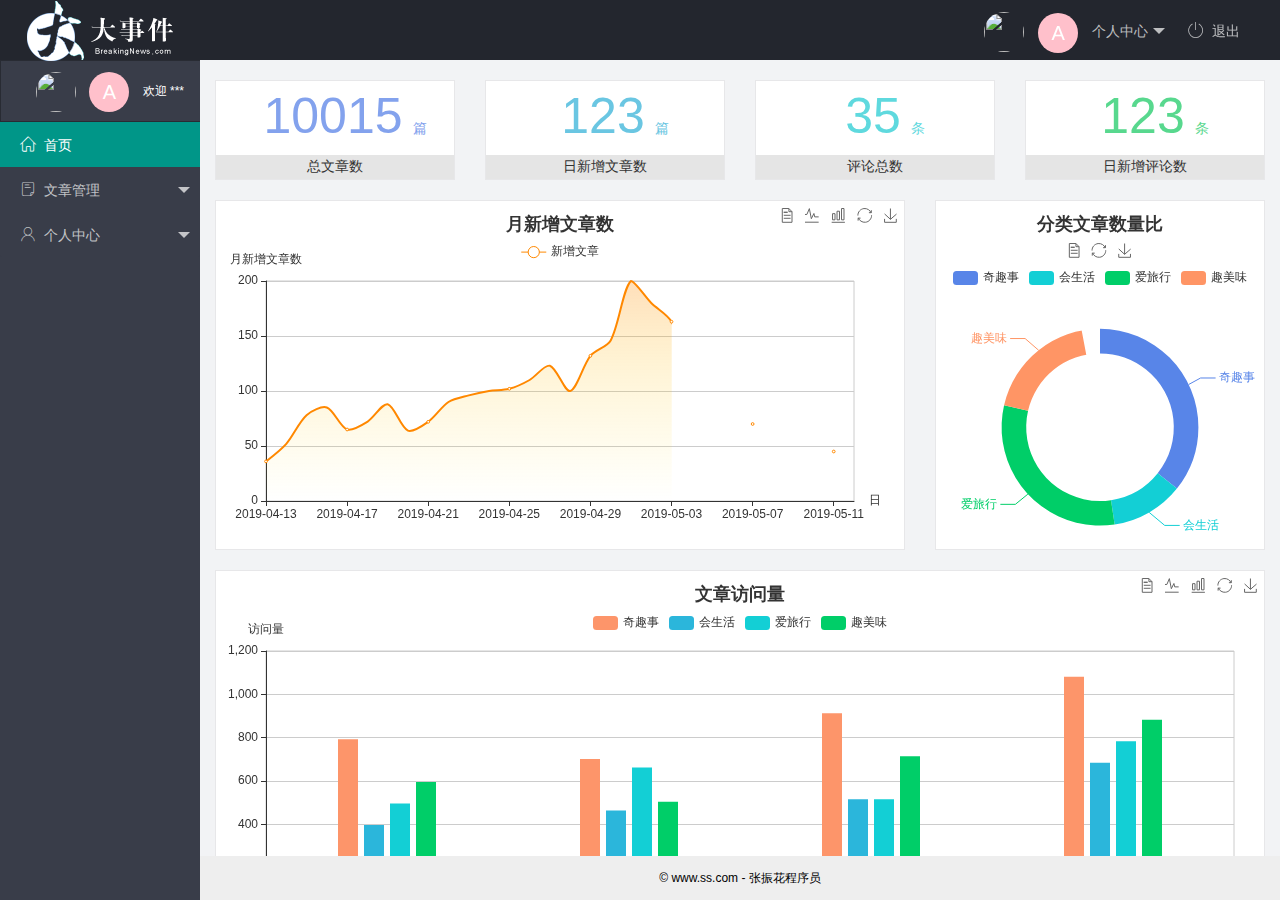
==== commit 724934e6: "个人中心完成" ====
--- a/index.html
+++ b/index.html
@@ -28,9 +28,9 @@
                         个人中心
                     </a>
                     <dl class="layui-nav-child">
-                        <dd><a href="">基本资料</a></dd>
-                        <dd><a href="">更换头像</a></dd>
-                        <dd><a href="">重置密码</a></dd>
+                        <dd><a href="/user/user_info.html" target="fm">基本资料</a></dd>
+                        <dd><a href="/user/user_avatar.html" target="fm">更换头像</a></dd>
+                        <dd><a href="/user/user_pwd.html" target="fm">重置密码</a></dd>
                     </dl>
                 </li>
                 <li class="layui-nav-item"><a href="javascript:;" id="btnLogout"><span class="iconfont">&#xe865;</span>退出</a></li>
@@ -60,9 +60,9 @@
                     <li class="layui-nav-item">
                         <a href="javascript:;"><span class="iconfont">&#xe614;</span>个人中心</a>
                         <dl class="layui-nav-child">
-                            <dd><a href="javascript:;"><i class="layui-icon layui-icon-app"></i>基本资料</a></dd>
-                            <dd><a href="javascript:;"><i class="layui-icon layui-icon-app"></i>更换头像</a></dd>
-                            <dd><a href="javascript:;"><i class="layui-icon layui-icon-app"></i>重置密码</a></dd>
+                            <dd><a href="/user/user_info.html" target="fm"><i class="layui-icon layui-icon-app"></i>基本资料</a></dd>
+                            <dd><a href="/user/user_avatar.html" target="fm"><i class="layui-icon layui-icon-app"></i>更换头像</a></dd>
+                            <dd><a href="/user/user_pwd.html" target="fm"><i class="layui-icon layui-icon-app"></i>重置密码</a></dd>
                         </dl>
                     </li>
                 </ul>
